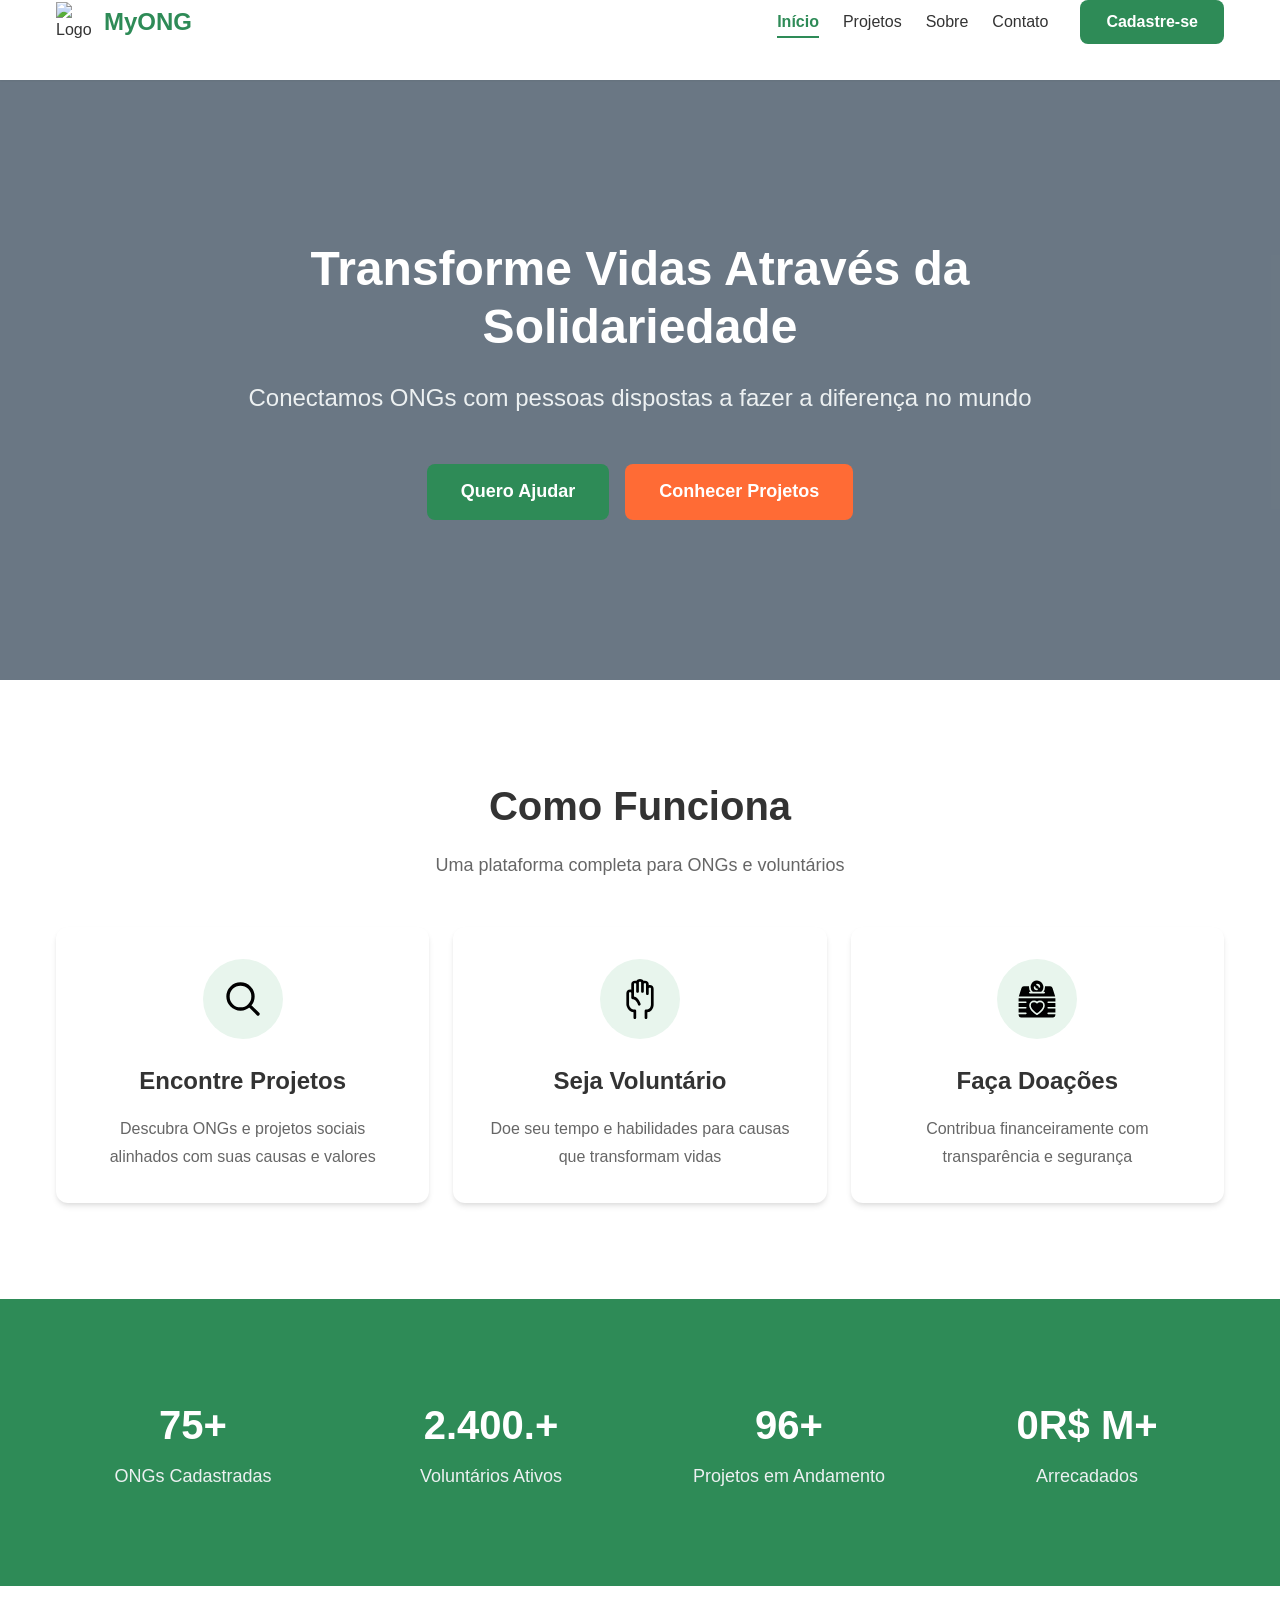
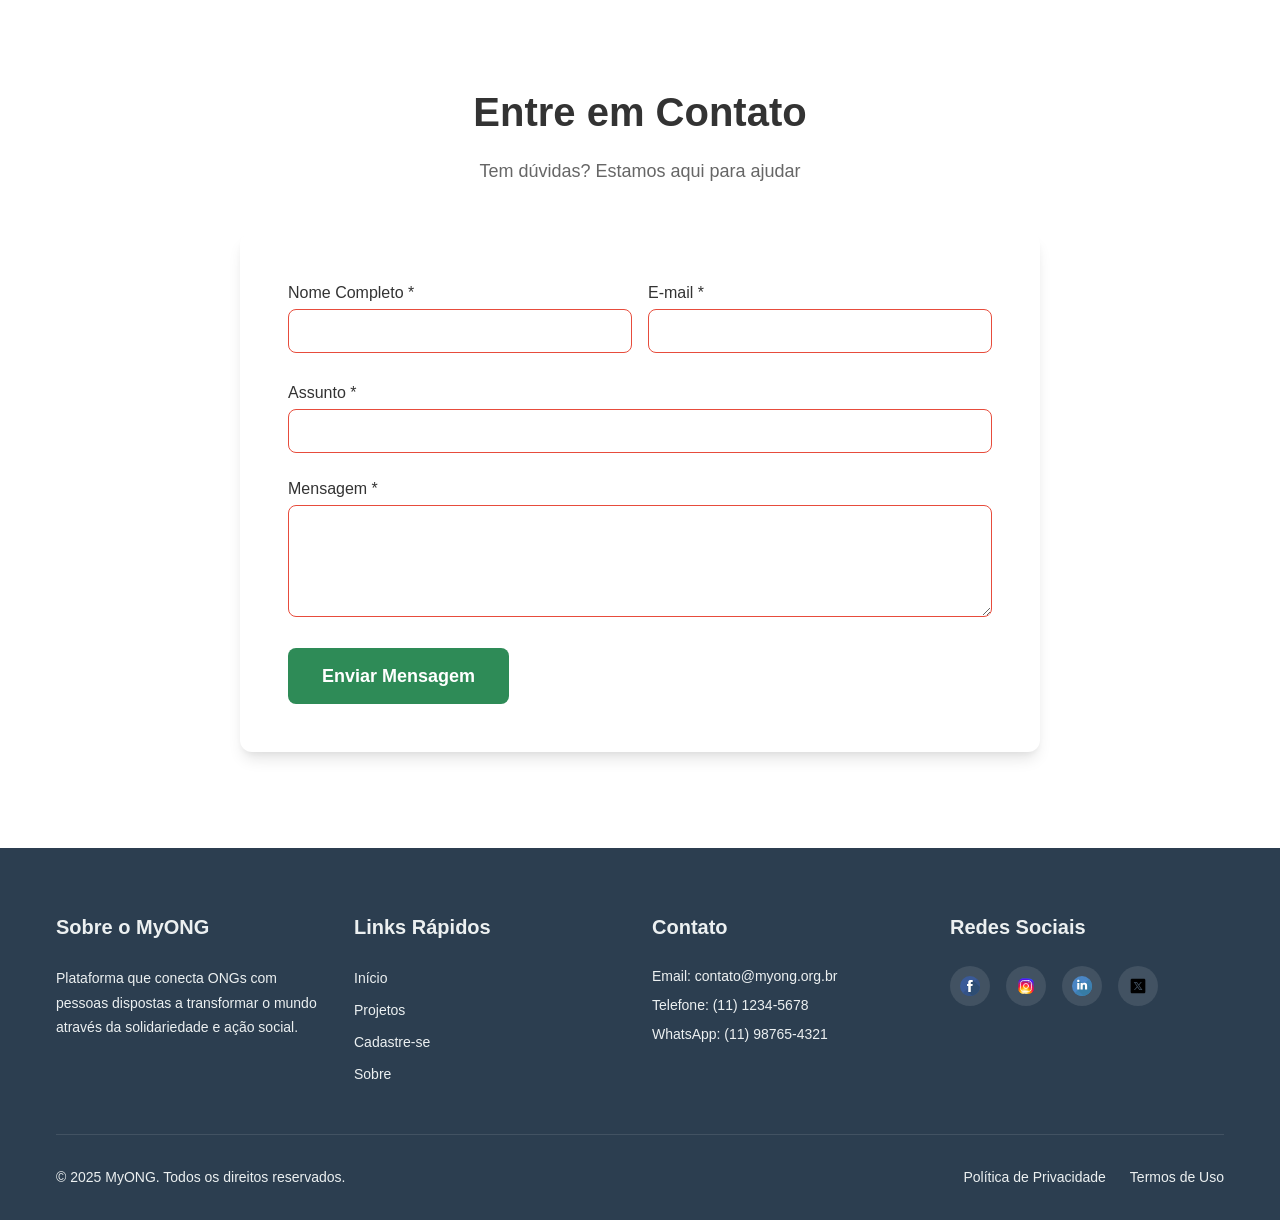
==== index.html @ 5482160b "feat: versão inicial do MyONG" ====
<!DOCTYPE html>
<html lang="pt-BR">
<head>
    <!-- Meta Tags Essenciais -->
    <meta charset="UTF-8">
    <meta name="viewport" content="width=device-width, initial-scale=1.0">
    <meta http-equiv="X-UA-Compatible" content="IE=edge">
    
    <!-- Meta Tags SEO -->
    <meta name="description" content="MyONG - Plataforma que conecta ONGs com voluntários e doadores. Transforme vidas através da solidariedade e ação social.">
    <meta name="keywords" content="ONG, voluntariado, doação, terceiro setor, ação social, solidariedade">
    <meta name="author" content="MyONG">
    <meta name="robots" content="index, follow">
    
    <!-- Open Graph / Facebook -->
    <meta property="og:type" content="website">
    <meta property="og:title" content="MyONG - Conectando pessoas que transformam o mundo">
    <meta property="og:description" content="Plataforma que conecta ONGs com voluntários e doadores">
    <meta property="og:image" content="./images/hero-banner.jpg">
    
    <!-- Twitter Card -->
    <meta name="twitter:card" content="summary_large_image">
    <meta name="twitter:title" content="MyONG - Conectando pessoas que transformam o mundo">
    <meta name="twitter:description" content="Plataforma que conecta ONGs com voluntários e doadores">
    
    <title>MyONG - Conectando pessoas que transformam o mundo</title>
    
    <!-- Stylesheets -->
    <link rel="stylesheet" href="./css/variables.css">
    <link rel="stylesheet" href="./css/style.css">
    <link rel="stylesheet" href="./css/responsive.css">
    
    <!-- Favicon -->
    <link rel="icon" type="image/png" href="./images/logo.png">
</head>
<body>
    <!-- Header - Cabeçalho Principal -->
    <header class="header">
        <div class="container">
            <div class="header-content">
                <!-- Logo -->
                <div class="logo">
                    <a href="index.html">
                        <img src="./images/logo.png" alt="Logo MyONG">
                        <span class="logo-text">MyONG</span>
                    </a>
                </div>
                
                <!-- Navigation - Menu Principal -->
                <nav class="nav" role="navigation" aria-label="Menu principal">
                    <ul class="nav-list">
                        <li class="nav-item"><a href="index.html" class="nav-link active">Início</a></li>
                        <li class="nav-item"><a href="projetos.html" class="nav-link">Projetos</a></li>
                        <li class="nav-item"><a href="#sobre" class="nav-link">Sobre</a></li>
                        <li class="nav-item"><a href="#contato" class="nav-link">Contato</a></li>
                    </ul>
                    <a href="cadastro.html" class="btn btn-primary">Cadastre-se</a>
                </nav>
                
                <!-- Mobile Menu Toggle -->
                <button class="mobile-menu-toggle" aria-label="Abrir menu" aria-expanded="false">
                    <span class="hamburger"></span>
                </button>
            </div>
        </div>
    </header>

    <!-- Main Content - Conteúdo Principal -->
    <main class="main">
        <!-- Hero Section - Seção de Destaque -->
        <section class="hero" aria-label="Seção de destaque">
            <div class="hero-overlay"></div>
            <div class="container">
                <div class="hero-content">
                    <h1 class="hero-title">Transforme Vidas Através da Solidariedade</h1>
                    <p class="hero-subtitle">Conectamos ONGs com pessoas dispostas a fazer a diferença no mundo</p>
                    <div class="hero-actions">
                        <a href="cadastro.html" class="btn btn-primary btn-large">Quero Ajudar</a>
                        <a href="projetos.html" class="btn btn-secondary btn-large">Conhecer Projetos</a>
                    </div>
                </div>
            </div>
        </section>

        <!-- About Section - Sobre a Plataforma -->
        <section id="sobre" class="about" aria-label="Sobre a plataforma">
            <div class="container">
                <h2 class="section-title">Como Funciona</h2>
                <p class="section-subtitle">Uma plataforma completa para ONGs e voluntários</p>
                
                <div class="features-grid">
                    <!-- Feature 1 -->
                    <article class="feature-card">
                        <div class="feature-icon">
                            <img src="./images/icons/search.svg" alt="Ícone de busca">
                        </div>
                        <h3 class="feature-title">Encontre Projetos</h3>
                        <p class="feature-description">Descubra ONGs e projetos sociais alinhados com suas causas e valores</p>
                    </article>
                    
                    <!-- Feature 2 -->
                    <article class="feature-card">
                        <div class="feature-icon">
                            <img src="./images/icons/volunteer.svg" alt="Ícone de voluntário">
                        </div>
                        <h3 class="feature-title">Seja Voluntário</h3>
                        <p class="feature-description">Doe seu tempo e habilidades para causas que transformam vidas</p>
                    </article>
                    
                    <!-- Feature 3 -->
                    <article class="feature-card">
                        <div class="feature-icon">
                            <img src="./images/icons/donate.svg" alt="Ícone de doação">
                        </div>
                        <h3 class="feature-title">Faça Doações</h3>
                        <p class="feature-description">Contribua financeiramente com transparência e segurança</p>
                    </article>
                </div>
            </div>
        </section>

        <!-- Statistics Section - Estatísticas -->
        <section class="statistics" aria-label="Estatísticas da plataforma">
            <div class="container">
                <div class="stats-grid">
                    <div class="stat-item">
                        <span class="stat-number">150+</span>
                        <span class="stat-label">ONGs Cadastradas</span>
                    </div>
                    <div class="stat-item">
                        <span class="stat-number">5.000+</span>
                        <span class="stat-label">Voluntários Ativos</span>
                    </div>
                    <div class="stat-item">
                        <span class="stat-number">200+</span>
                        <span class="stat-label">Projetos em Andamento</span>
                    </div>
                    <div class="stat-item">
                        <span class="stat-number">R$ 2M+</span>
                        <span class="stat-label">Arrecadados</span>
                    </div>
                </div>
            </div>
        </section>

        <!-- Contact Section - Contato -->
        <section id="contato" class="contact" aria-label="Entre em contato">
            <div class="container">
                <h2 class="section-title">Entre em Contato</h2>
                <p class="section-subtitle">Tem dúvidas? Estamos aqui para ajudar</p>
                
                <form class="contact-form" id="contactForm" novalidate>
                    <div class="form-row">
                        <div class="form-group">
                            <label for="name" class="form-label">Nome Completo *</label>
                            <input type="text" id="name" name="name" class="form-input" required>
                            <span class="form-error" id="name-error"></span>
                        </div>
                        
                        <div class="form-group">
                            <label for="email" class="form-label">E-mail *</label>
                            <input type="email" id="email" name="email" class="form-input" required>
                            <span class="form-error" id="email-error"></span>
                        </div>
                    </div>
                    
                    <div class="form-group">
                        <label for="subject" class="form-label">Assunto *</label>
                        <input type="text" id="subject" name="subject" class="form-input" required>
                        <span class="form-error" id="subject-error"></span>
                    </div>
                    
                    <div class="form-group">
                        <label for="message" class="form-label">Mensagem *</label>
                        <textarea id="message" name="message" class="form-textarea" rows="5" required></textarea>
                        <span class="form-error" id="message-error"></span>
                    </div>
                    
                    <button type="submit" class="btn btn-primary btn-large">Enviar Mensagem</button>
                </form>
            </div>
        </section>
    </main>

    <!-- Footer - Rodapé -->
    <footer class="footer">
        <div class="container">
            <div class="footer-content">
                <!-- Footer Column 1 - About -->
                <div class="footer-column">
                    <h3 class="footer-title">Sobre o MyONG</h3>
                    <p class="footer-text">Plataforma que conecta ONGs com pessoas dispostas a transformar o mundo através da solidariedade e ação social.</p>
                </div>
                
                <!-- Footer Column 2 - Links -->
                <div class="footer-column">
                    <h3 class="footer-title">Links Rápidos</h3>
                    <ul class="footer-links">
                        <li><a href="index.html">Início</a></li>
                        <li><a href="projetos.html">Projetos</a></li>
                        <li><a href="cadastro.html">Cadastre-se</a></li>
                        <li><a href="#sobre">Sobre</a></li>
                    </ul>
                </div>
                
                <!-- Footer Column 3 - Contact -->
                <div class="footer-column">
                    <h3 class="footer-title">Contato</h3>
                    <ul class="footer-contact">
                        <li>Email: contato@myong.org.br</li>
                        <li>Telefone: (11) 1234-5678</li>
                        <li>WhatsApp: (11) 98765-4321</li>
                    </ul>
                </div>
                
                <!-- Footer Column 4 - Social -->
                <div class="footer-column">
                    <h3 class="footer-title">Redes Sociais</h3>
                    <div class="social-links">
                        <a href="#" class="social-link" aria-label="Facebook">
                            <img src="./images/icons/facebook.svg" alt="Facebook">
                        </a>
                        <a href="#" class="social-link" aria-label="Instagram">
                            <img src="./images/icons/instagram.svg" alt="Instagram">
                        </a>
                        <a href="#" class="social-link" aria-label="LinkedIn">
                            <img src="./images/icons/linkedin.svg" alt="LinkedIn">
                        </a>
                        <a href="#" class="social-link" aria-label="Twitter">
                            <img src="./images/icons/twitter.svg" alt="Twitter">
                        </a>
                    </div>
                </div>
            </div>
            
            <!-- Footer Bottom -->
            <div class="footer-bottom">
                <p>&copy; 2025 MyONG. Todos os direitos reservados.</p>
                <div class="footer-legal">
                    <a href="#">Política de Privacidade</a>
                    <a href="#">Termos de Uso</a>
                </div>
            </div>
        </div>
    </footer>

    <!-- Scripts -->
    <script src="./js/main.js"></script>
    <script src="./js/form-validation.js"></script>
</body>
</html>
---- css/variables.css ----
/* ============================================
   CSS VARIABLES - MyONG Platform
   Variáveis de cores, tipografia e espaçamento
   ============================================ */

:root {
  /* ===== COLOR PALETTE ===== */
  
  /* Primary Colors - Verde floresta (sustentabilidade) */
  --color-primary: #2E8B57;
  --color-primary-dark: #246b43;
  --color-primary-light: #3fa869;
  --color-primary-lighter: #e8f5ed;
  
  /* Secondary Colors - Laranja (energia e ação social) */
  --color-secondary: #FF6B35;
  --color-secondary-dark: #e55a2b;
  --color-secondary-light: #ff8558;
  --color-secondary-lighter: #fff0ec;
  
  /* Neutral Colors - Azul escuro (profissionalismo) */
  --color-neutral-dark: #2C3E50;
  --color-neutral: #34495E;
  --color-neutral-light: #7F8C8D;
  --color-neutral-lighter: #BDC3C7;
  --color-neutral-lightest: #ECF0F1;
  
  /* Background Colors */
  --color-bg-primary: #FFFFFF;
  --color-bg-secondary: #F8F9FA;
  --color-bg-tertiary: #E9ECEF;
  --color-bg-overlay: rgba(44, 62, 80, 0.7);
  
  /* Text Colors */
  --color-text-primary: #333333;
  --color-text-secondary: #666666;
  --color-text-tertiary: #999999;
  --color-text-light: #FFFFFF;
  
  /* Status Colors */
  --color-success: #27AE60;
  --color-success-light: #e8f7ef;
  --color-warning: #F39C12;
  --color-warning-light: #fef5e7;
  --color-error: #E74C3C;
  --color-error-light: #fdecea;
  --color-info: #3498DB;
  --color-info-light: #ebf5fb;
  
  /* Border Colors */
  --color-border: #DEE2E6;
  --color-border-light: #E9ECEF;
  --color-border-dark: #CED4DA;
  
  /* ===== TYPOGRAPHY ===== */
  
  /* Font Families */
  --font-primary: 'Segoe UI', Tahoma, Geneva, Verdana, sans-serif;
  --font-secondary: 'Arial', sans-serif;
  --font-monospace: 'Courier New', monospace;
  
  /* Font Sizes */
  --font-size-xs: 0.75rem;      /* 12px */
  --font-size-sm: 0.875rem;     /* 14px */
  --font-size-base: 1rem;       /* 16px */
  --font-size-md: 1.125rem;     /* 18px */
  --font-size-lg: 1.25rem;      /* 20px */
  --font-size-xl: 1.5rem;       /* 24px */
  --font-size-2xl: 2rem;        /* 32px */
  --font-size-3xl: 2.5rem;      /* 40px */
  --font-size-4xl: 3rem;        /* 48px */
  
  /* Font Weights */
  --font-weight-light: 300;
  --font-weight-normal: 400;
  --font-weight-medium: 500;
  --font-weight-semibold: 600;
  --font-weight-bold: 700;
  --font-weight-extrabold: 800;
  
  /* Line Heights */
  --line-height-tight: 1.2;
  --line-height-normal: 1.5;
  --line-height-relaxed: 1.75;
  --line-height-loose: 2;
  
  /* ===== SPACING ===== */
  
  /* Spacing Scale (8px base) */
  --spacing-xs: 0.25rem;    /* 4px */
  --spacing-sm: 0.5rem;     /* 8px */
  --spacing-md: 1rem;       /* 16px */
  --spacing-lg: 1.5rem;     /* 24px */
  --spacing-xl: 2rem;       /* 32px */
  --spacing-2xl: 3rem;      /* 48px */
  --spacing-3xl: 4rem;      /* 64px */
  --spacing-4xl: 6rem;      /* 96px */
  --spacing-5xl: 8rem;      /* 128px */
  
  /* ===== LAYOUT ===== */
  
  /* Container Widths */
  --container-max-width: 1200px;
  --container-padding: var(--spacing-md);
  
  /* Grid Gaps */
  --grid-gap: var(--spacing-lg);
  --grid-gap-sm: var(--spacing-md);
  
  /* ===== BORDER RADIUS ===== */
  
  --radius-sm: 0.25rem;     /* 4px */
  --radius-md: 0.5rem;      /* 8px */
  --radius-lg: 0.75rem;     /* 12px */
  --radius-xl: 1rem;        /* 16px */
  --radius-2xl: 1.5rem;     /* 24px */
  --radius-full: 9999px;    /* Circular */
  
  /* ===== SHADOWS ===== */
  
  --shadow-sm: 0 1px 2px 0 rgba(0, 0, 0, 0.05);
  --shadow-md: 0 4px 6px -1px rgba(0, 0, 0, 0.1), 0 2px 4px -1px rgba(0, 0, 0, 0.06);
  --shadow-lg: 0 10px 15px -3px rgba(0, 0, 0, 0.1), 0 4px 6px -2px rgba(0, 0, 0, 0.05);
  --shadow-xl: 0 20px 25px -5px rgba(0, 0, 0, 0.1), 0 10px 10px -5px rgba(0, 0, 0, 0.04);
  --shadow-2xl: 0 25px 50px -12px rgba(0, 0, 0, 0.25);
  --shadow-inner: inset 0 2px 4px 0 rgba(0, 0, 0, 0.06);
  
  /* ===== TRANSITIONS ===== */
  
  --transition-fast: 150ms ease-in-out;
  --transition-base: 250ms ease-in-out;
  --transition-slow: 350ms ease-in-out;
  
  /* ===== Z-INDEX SCALE ===== */
  
  --z-index-dropdown: 1000;
  --z-index-sticky: 1020;
  --z-index-fixed: 1030;
  --z-index-modal-backdrop: 1040;
  --z-index-modal: 1050;
  --z-index-popover: 1060;
  --z-index-tooltip: 1070;
  
  /* ===== BREAKPOINTS (for reference in media queries) ===== */
  
  /* 
  Mobile: 320px - 767px
  Tablet: 768px - 1023px
  Desktop: 1024px - 1439px
  Large Desktop: 1440px+
  */
  
  --breakpoint-sm: 576px;
  --breakpoint-md: 768px;
  --breakpoint-lg: 1024px;
  --breakpoint-xl: 1280px;
  --breakpoint-2xl: 1440px;
  
  /* ===== FORM ELEMENTS ===== */
  
  --input-height: 2.75rem;      /* 44px */
  --input-padding-x: 1rem;      /* 16px */
  --input-padding-y: 0.625rem;  /* 10px */
  --input-border-width: 1px;
  --input-border-radius: var(--radius-md);
  --input-focus-border-color: var(--color-primary);
  --input-focus-shadow: 0 0 0 3px var(--color-primary-lighter);
  
  /* ===== BUTTONS ===== */
  
  --button-height: 2.75rem;        /* 44px */
  --button-height-large: 3.5rem;   /* 56px */
  --button-height-small: 2rem;     /* 32px */
  --button-padding-x: 1.5rem;      /* 24px */
  --button-padding-y: 0.625rem;    /* 10px */
  --button-border-radius: var(--radius-md);
  --button-font-weight: var(--font-weight-semibold);
  
  /* ===== HEADER ===== */
  
  --header-height: 80px;
  --header-bg: var(--color-bg-primary);
  --header-shadow: var(--shadow-sm);
  
  /* ===== FOOTER ===== */
  
  --footer-bg: var(--color-neutral-dark);
  --footer-text: var(--color-neutral-lightest);
}

/* ===== DARK MODE VARIABLES (opcional para implementação futura) ===== */

@media (prefers-color-scheme: dark) {
  :root {
    /* Dark mode colors can be defined here if needed */
    /* Currently using light mode by default */
  }
}
---- css/style.css ----
/* ============================================
   MAIN STYLESHEET - MyONG Platform
   Estilos principais da plataforma
   ============================================ */

/* ===== CSS RESET & BASE STYLES ===== */

/* Box sizing reset */
*,
*::before,
*::after {
  box-sizing: border-box;
  margin: 0;
  padding: 0;
}

/* Remove default styling */
html {
  font-size: 16px;
  scroll-behavior: smooth;
  -webkit-font-smoothing: antialiased;
  -moz-osx-font-smoothing: grayscale;
}

body {
  font-family: var(--font-primary);
  font-size: var(--font-size-base);
  font-weight: var(--font-weight-normal);
  line-height: var(--line-height-normal);
  color: var(--color-text-primary);
  background-color: var(--color-bg-primary);
  overflow-x: hidden;
}

/* Remove list styles */
ul,
ol {
  list-style: none;
}

/* Remove default link styles */
a {
  text-decoration: none;
  color: inherit;
  transition: all var(--transition-base);
}

/* Image responsive by default */
img {
  max-width: 100%;
  height: auto;
  display: block;
}

/* Button reset */
button {
  font-family: inherit;
  font-size: inherit;
  border: none;
  background: none;
  cursor: pointer;
  transition: all var(--transition-base);
}

/* Input reset */
input,
textarea,
select {
  font-family: inherit;
  font-size: inherit;
  border: none;
  outline: none;
}

/* ===== UTILITY CLASSES ===== */

.container {
  max-width: var(--container-max-width);
  margin: 0 auto;
  padding: 0 var(--container-padding);
  width: 100%;
}

.visually-hidden {
  position: absolute;
  width: 1px;
  height: 1px;
  margin: -1px;
  padding: 0;
  overflow: hidden;
  clip: rect(0, 0, 0, 0);
  border: 0;
}

/* ===== HEADER STYLES ===== */

.header {
  position: sticky;
  top: 0;
  width: 100%;
  height: var(--header-height);
  background-color: var(--header-bg);
  box-shadow: var(--header-shadow);
  z-index: var(--z-index-sticky);
}

.header-content {
  display: flex;
  align-items: center;
  justify-content: space-between;
  height: 100%;
}

/* Logo */
.logo a {
  display: flex;
  align-items: center;
  gap: var(--spacing-sm);
}

.logo img {
  width: 40px;
  height: 40px;
  object-fit: contain;
}

.logo-text {
  font-size: var(--font-size-xl);
  font-weight: var(--font-weight-bold);
  color: var(--color-primary);
}

/* Navigation */
.nav {
  display: flex;
  align-items: center;
  gap: var(--spacing-xl);
}

.nav-list {
  display: flex;
  gap: var(--spacing-lg);
}

.nav-link {
  font-weight: var(--font-weight-medium);
  color: var(--color-text-primary);
  padding: var(--spacing-sm) 0;
  position: relative;
}

.nav-link::after {
  content: '';
  position: absolute;
  bottom: 0;
  left: 0;
  width: 0;
  height: 2px;
  background-color: var(--color-primary);
  transition: width var(--transition-base);
}

.nav-link:hover::after,
.nav-link.active::after {
  width: 100%;
}

.nav-link:hover {
  color: var(--color-primary);
}

.nav-link.active {
  color: var(--color-primary);
  font-weight: var(--font-weight-semibold);
}

/* Mobile Menu Toggle */
.mobile-menu-toggle {
  display: none;
  width: 30px;
  height: 30px;
  position: relative;
}

.hamburger,
.hamburger::before,
.hamburger::after {
  position: absolute;
  width: 30px;
  height: 3px;
  background-color: var(--color-text-primary);
  border-radius: var(--radius-sm);
  transition: all var(--transition-base);
}

.hamburger {
  top: 50%;
  transform: translateY(-50%);
}

.hamburger::before,
.hamburger::after {
  content: '';
}

.hamburger::before {
  top: -8px;
}

.hamburger::after {
  top: 8px;
}

/* ===== BUTTON STYLES ===== */

.btn {
  display: inline-flex;
  align-items: center;
  justify-content: center;
  padding: var(--button-padding-y) var(--button-padding-x);
  height: var(--button-height);
  border-radius: var(--button-border-radius);
  font-weight: var(--button-font-weight);
  font-size: var(--font-size-base);
  text-align: center;
  transition: all var(--transition-base);
  border: 2px solid transparent;
  cursor: pointer;
  white-space: nowrap;
}

.btn-primary {
  background-color: var(--color-primary);
  color: var(--color-text-light);
}

.btn-primary:hover {
  background-color: var(--color-primary-dark);
  transform: translateY(-2px);
  box-shadow: var(--shadow-md);
}

.btn-secondary {
  background-color: var(--color-secondary);
  color: var(--color-text-light);
}

.btn-secondary:hover {
  background-color: var(--color-secondary-dark);
  transform: translateY(-2px);
  box-shadow: var(--shadow-md);
}

.btn-outline {
  background-color: transparent;
  border-color: var(--color-primary);
  color: var(--color-primary);
}

.btn-outline:hover {
  background-color: var(--color-primary);
  color: var(--color-text-light);
}

.btn-large {
  height: var(--button-height-large);
  padding: var(--spacing-md) var(--spacing-xl);
  font-size: var(--font-size-md);
}

.btn-small {
  height: var(--button-height-small);
  padding: var(--spacing-xs) var(--spacing-md);
  font-size: var(--font-size-sm);
}

/* ===== HERO SECTION ===== */

.hero {
  position: relative;
  min-height: 600px;
  display: flex;
  align-items: center;
  background-image: url('../images/hero-banner.jpg');
  background-size: cover;
  background-position: center;
  background-repeat: no-repeat;
  color: var(--color-text-light);
}

.hero-overlay {
  position: absolute;
  top: 0;
  left: 0;
  width: 100%;
  height: 100%;
  background: var(--color-bg-overlay);
}

.hero-content {
  position: relative;
  z-index: 1;
  text-align: center;
  max-width: 800px;
  margin: 0 auto;
}

.hero-title {
  font-size: var(--font-size-4xl);
  font-weight: var(--font-weight-bold);
  margin-bottom: var(--spacing-lg);
  line-height: var(--line-height-tight);
}

.hero-subtitle {
  font-size: var(--font-size-xl);
  font-weight: var(--font-weight-normal);
  margin-bottom: var(--spacing-2xl);
  line-height: var(--line-height-normal);
  color: var(--color-neutral-lightest);
}

.hero-actions {
  display: flex;
  gap: var(--spacing-md);
  justify-content: center;
  flex-wrap: wrap;
}

/* ===== SECTION STYLES ===== */

section {
  padding: var(--spacing-4xl) 0;
}

.section-title {
  font-size: var(--font-size-3xl);
  font-weight: var(--font-weight-bold);
  text-align: center;
  margin-bottom: var(--spacing-md);
  color: var(--color-text-primary);
}

.section-subtitle {
  font-size: var(--font-size-md);
  text-align: center;
  color: var(--color-text-secondary);
  margin-bottom: var(--spacing-2xl);
}

/* ===== PAGE HEADER ===== */

.page-header {
  background-color: var(--color-primary-lighter);
  padding: var(--spacing-3xl) 0;
  text-align: center;
}

.page-title {
  font-size: var(--font-size-3xl);
  font-weight: var(--font-weight-bold);
  color: var(--color-primary-dark);
  margin-bottom: var(--spacing-md);
}

.page-subtitle {
  font-size: var(--font-size-lg);
  color: var(--color-text-secondary);
}

/* ===== FEATURES GRID ===== */

.features-grid {
  display: grid;
  grid-template-columns: repeat(auto-fit, minmax(280px, 1fr));
  gap: var(--grid-gap);
}

.feature-card {
  background-color: var(--color-bg-primary);
  padding: var(--spacing-xl);
  border-radius: var(--radius-lg);
  box-shadow: var(--shadow-md);
  text-align: center;
  transition: all var(--transition-base);
}

.feature-card:hover {
  transform: translateY(-5px);
  box-shadow: var(--shadow-lg);
}

.feature-icon {
  width: 80px;
  height: 80px;
  margin: 0 auto var(--spacing-lg);
  display: flex;
  align-items: center;
  justify-content: center;
  background-color: var(--color-primary-lighter);
  border-radius: var(--radius-full);
}

.feature-icon img {
  width: 40px;
  height: 40px;
}

.feature-title {
  font-size: var(--font-size-xl);
  font-weight: var(--font-weight-semibold);
  margin-bottom: var(--spacing-md);
  color: var(--color-text-primary);
}

.feature-description {
  font-size: var(--font-size-base);
  color: var(--color-text-secondary);
  line-height: var(--line-height-relaxed);
}

/* ===== STATISTICS SECTION ===== */

.statistics {
  background-color: var(--color-primary);
  color: var(--color-text-light);
}

.stats-grid {
  display: grid;
  grid-template-columns: repeat(auto-fit, minmax(200px, 1fr));
  gap: var(--grid-gap);
  text-align: center;
}

.stat-item {
  display: flex;
  flex-direction: column;
  gap: var(--spacing-sm);
}

.stat-number {
  font-size: var(--font-size-3xl);
  font-weight: var(--font-weight-bold);
}

.stat-label {
  font-size: var(--font-size-md);
  font-weight: var(--font-weight-normal);
  color: var(--color-neutral-lightest);
}

/* ===== FORM STYLES ===== */

.contact-form,
.registration-form {
  max-width: 800px;
  margin: 0 auto;
  background-color: var(--color-bg-primary);
  padding: var(--spacing-2xl);
  border-radius: var(--radius-lg);
  box-shadow: var(--shadow-lg);
}

.form-title {
  font-size: var(--font-size-2xl);
  font-weight: var(--font-weight-bold);
  margin-bottom: var(--spacing-sm);
  color: var(--color-text-primary);
}

.form-subtitle {
  font-size: var(--font-size-base);
  color: var(--color-text-secondary);
  margin-bottom: var(--spacing-xl);
}

.form-fieldset {
  border: 1px solid var(--color-border);
  border-radius: var(--radius-md);
  padding: var(--spacing-lg);
  margin-bottom: var(--spacing-lg);
}

.form-legend {
  font-size: var(--font-size-lg);
  font-weight: var(--font-weight-semibold);
  color: var(--color-text-primary);
  padding: 0 var(--spacing-sm);
}

.form-row {
  display: grid;
  grid-template-columns: repeat(auto-fit, minmax(250px, 1fr));
  gap: var(--spacing-md);
}

.form-group {
  margin-bottom: var(--spacing-lg);
}

.form-label {
  display: block;
  font-weight: var(--font-weight-medium);
  color: var(--color-text-primary);
  margin-bottom: var(--spacing-xs);
}

.form-input,
.form-textarea,
.form-select {
  width: 100%;
  padding: var(--input-padding-y) var(--input-padding-x);
  height: var(--input-height);
  border: var(--input-border-width) solid var(--color-border);
  border-radius: var(--input-border-radius);
  background-color: var(--color-bg-primary);
  color: var(--color-text-primary);
  transition: all var(--transition-base);
}

.form-textarea {
  height: auto;
  resize: vertical;
}

.form-input:focus,
.form-textarea:focus,
.form-select:focus {
  border-color: var(--input-focus-border-color);
  box-shadow: var(--input-focus-shadow);
}

.form-input:invalid:not(:placeholder-shown),
.form-textarea:invalid:not(:placeholder-shown),
.form-select:invalid {
  border-color: var(--color-error);
}

.form-error {
  display: block;
  color: var(--color-error);
  font-size: var(--font-size-sm);
  margin-top: var(--spacing-xs);
}

.form-hint {
  display: block;
  color: var(--color-text-tertiary);
  font-size: var(--font-size-sm);
  margin-top: var(--spacing-xs);
}

.checkbox-label {
  display: flex;
  align-items: flex-start;
  gap: var(--spacing-sm);
  cursor: pointer;
  margin-bottom: var(--spacing-sm);
}

.checkbox-label input[type="checkbox"] {
  width: 20px;
  height: 20px;
  margin-top: 2px;
  cursor: pointer;
  accent-color: var(--color-primary);
}

.checkbox-group {
  display: grid;
  grid-template-columns: repeat(auto-fit, minmax(200px, 1fr));
  gap: var(--spacing-sm);
}

/* Registration Type Selector */
.registration-selector {
  display: flex;
  gap: var(--spacing-md);
  justify-content: center;
  margin-bottom: var(--spacing-2xl);
}

.selector-btn {
  flex: 1;
  max-width: 300px;
  padding: var(--spacing-lg);
  border: 2px solid var(--color-border);
  border-radius: var(--radius-lg);
  background-color: var(--color-bg-primary);
  cursor: pointer;
  transition: all var(--transition-base);
  display: flex;
  flex-direction: column;
  align-items: center;
  gap: var(--spacing-sm);
}

.selector-btn:hover {
  border-color: var(--color-primary);
  background-color: var(--color-primary-lighter);
}

.selector-btn.active {
  border-color: var(--color-primary);
  background-color: var(--color-primary-lighter);
  box-shadow: var(--shadow-md);
}

.selector-icon {
  font-size: var(--font-size-3xl);
}

.selector-text {
  font-weight: var(--font-weight-semibold);
  color: var(--color-text-primary);
}

.registration-form {
  display: none;
}

.registration-form.active {
  display: block;
}

/* ===== PROJECTS STYLES ===== */

/* Filters */
.filters {
  background-color: var(--color-bg-secondary);
  padding: var(--spacing-xl) 0;
}

.filter-bar {
  display: flex;
  gap: var(--spacing-md);
  flex-wrap: wrap;
  align-items: flex-end;
}

.filter-group {
  flex: 1;
  min-width: 200px;
}

.filter-label {
  display: block;
  font-weight: var(--font-weight-medium);
  margin-bottom: var(--spacing-xs);
}

.filter-input,
.filter-select {
  width: 100%;
  padding: var(--input-padding-y) var(--input-padding-x);
  height: var(--input-height);
  border: var(--input-border-width) solid var(--color-border);
  border-radius: var(--input-border-radius);
  background-color: var(--color-bg-primary);
}

/* Projects Grid */
.projects-grid {
  display: grid;
  grid-template-columns: repeat(auto-fill, minmax(320px, 1fr));
  gap: var(--grid-gap);
  margin-bottom: var(--spacing-2xl);
}

.project-card {
  background-color: var(--color-bg-primary);
  border-radius: var(--radius-lg);
  box-shadow: var(--shadow-md);
  overflow: hidden;
  transition: all var(--transition-base);
}

.project-card:hover {
  transform: translateY(-5px);
  box-shadow: var(--shadow-xl);
}

.project-image {
  position: relative;
  width: 100%;
  height: 200px;
  overflow: hidden;
  background-color: var(--color-bg-secondary);
}

.project-image img {
  width: 100%;
  height: 100%;
  object-fit: cover;
}

.project-badge {
  position: absolute;
  top: var(--spacing-md);
  right: var(--spacing-md);
  padding: var(--spacing-xs) var(--spacing-md);
  background-color: var(--color-primary);
  color: var(--color-text-light);
  border-radius: var(--radius-md);
  font-size: var(--font-size-sm);
  font-weight: var(--font-weight-semibold);
}

.project-content {
  padding: var(--spacing-lg);
}

.project-title {
  font-size: var(--font-size-xl);
  font-weight: var(--font-weight-bold);
  margin-bottom: var(--spacing-sm);
  color: var(--color-text-primary);
}

.project-ong {
  font-size: var(--font-size-sm);
  color: var(--color-primary);
  font-weight: var(--font-weight-semibold);
  margin-bottom: var(--spacing-xs);
}

.project-location {
  font-size: var(--font-size-sm);
  color: var(--color-text-tertiary);
  margin-bottom: var(--spacing-md);
}

.project-description {
  font-size: var(--font-size-base);
  color: var(--color-text-secondary);
  line-height: var(--line-height-relaxed);
  margin-bottom: var(--spacing-lg);
}

.project-progress {
  margin-bottom: var(--spacing-lg);
}

.progress-info {
  display: flex;
  justify-content: space-between;
  font-size: var(--font-size-sm);
  margin-bottom: var(--spacing-sm);
  font-weight: var(--font-weight-medium);
}

.progress-bar {
  width: 100%;
  height: 8px;
  background-color: var(--color-bg-secondary);
  border-radius: var(--radius-full);
  overflow: hidden;
}

.progress-fill {
  height: 100%;
  background-color: var(--color-primary);
  border-radius: var(--radius-full);
  transition: width var(--transition-slow);
}

.project-actions {
  display: flex;
  gap: var(--spacing-sm);
}

.project-actions .btn {
  flex: 1;
}

/* Pagination */
.pagination {
  display: flex;
  align-items: center;
  justify-content: center;
  gap: var(--spacing-md);
}

.pagination-btn {
  padding: var(--spacing-sm) var(--spacing-lg);
  border: 1px solid var(--color-border);
  border-radius: var(--radius-md);
  background-color: var(--color-bg-primary);
  cursor: pointer;
  transition: all var(--transition-base);
}

.pagination-btn:hover:not(:disabled) {
  border-color: var(--color-primary);
  background-color: var(--color-primary-lighter);
}

.pagination-btn:disabled {
  opacity: 0.5;
  cursor: not-allowed;
}

.pagination-info {
  font-weight: var(--font-weight-medium);
}

/* ===== CALL TO ACTION ===== */

.cta {
  background-color: var(--color-secondary-lighter);
  text-align: center;
}

.cta-title {
  font-size: var(--font-size-2xl);
  font-weight: var(--font-weight-bold);
  color: var(--color-text-primary);
  margin-bottom: var(--spacing-md);
}

.cta-text {
  font-size: var(--font-size-lg);
  color: var(--color-text-secondary);
  margin-bottom: var(--spacing-xl);
}

/* ===== FOOTER STYLES ===== */

.footer {
  background-color: var(--footer-bg);
  color: var(--footer-text);
  padding: var(--spacing-3xl) 0 var(--spacing-xl);
}

.footer-content {
  display: grid;
  grid-template-columns: repeat(auto-fit, minmax(250px, 1fr));
  gap: var(--grid-gap);
  margin-bottom: var(--spacing-2xl);
}

.footer-column {
  display: flex;
  flex-direction: column;
  gap: var(--spacing-md);
}

.footer-title {
  font-size: var(--font-size-lg);
  font-weight: var(--font-weight-semibold);
  margin-bottom: var(--spacing-sm);
}

.footer-text {
  font-size: var(--font-size-sm);
  color: var(--color-neutral-lightest);
  line-height: var(--line-height-relaxed);
}

.footer-links,
.footer-contact {
  display: flex;
  flex-direction: column;
  gap: var(--spacing-sm);
}

.footer-links a,
.footer-contact li {
  font-size: var(--font-size-sm);
  color: var(--color-neutral-lightest);
  transition: color var(--transition-base);
}

.footer-links a:hover {
  color: var(--color-primary-light);
}

.social-links {
  display: flex;
  gap: var(--spacing-md);
}

.social-link {
  width: 40px;
  height: 40px;
  display: flex;
  align-items: center;
  justify-content: center;
  background-color: rgba(255, 255, 255, 0.1);
  border-radius: var(--radius-full);
  transition: all var(--transition-base);
}

.social-link:hover {
  background-color: var(--color-primary);
  transform: translateY(-3px);
}

.social-link img {
  width: 20px;
  height: 20px;
}

.footer-bottom {
  display: flex;
  justify-content: space-between;
  align-items: center;
  padding-top: var(--spacing-xl);
  border-top: 1px solid rgba(255, 255, 255, 0.1);
  font-size: var(--font-size-sm);
  color: var(--color-neutral-lightest);
}

.footer-legal {
  display: flex;
  gap: var(--spacing-lg);
}

.footer-legal a {
  color: var(--color-neutral-lightest);
  transition: color var(--transition-base);
}

.footer-legal a:hover {
  color: var(--color-primary-light);
}
---- css/responsive.css ----
/* ============================================
   RESPONSIVE STYLESHEET - MyONG Platform
   Media queries para responsividade
   ============================================ */

/* ===== LARGE DESKTOP (1440px+) ===== */
@media (min-width: 1440px) {
  .container {
    max-width: 1400px;
  }

  .hero-title {
    font-size: 4rem;
  }

  .section-title {
    font-size: 3rem;
  }
}

/* ===== DESKTOP (1024px - 1439px) ===== */
@media (max-width: 1439px) {
  /* Default styles work well for this range */
}

/* ===== TABLET (768px - 1023px) ===== */
@media (max-width: 1023px) {
  /* Typography adjustments */
  .hero-title {
    font-size: var(--font-size-3xl);
  }

  .hero-subtitle {
    font-size: var(--font-size-lg);
  }

  .section-title {
    font-size: var(--font-size-2xl);
  }

  .page-title {
    font-size: var(--font-size-2xl);
  }

  /* Header adjustments */
  .header {
    height: 70px;
  }

  /* Navigation - Show mobile menu */
  .mobile-menu-toggle {
    display: block;
  }

  .nav {
    position: fixed;
    top: 70px;
    right: -100%;
    width: 280px;
    height: calc(100vh - 70px);
    background-color: var(--color-bg-primary);
    box-shadow: var(--shadow-xl);
    flex-direction: column;
    padding: var(--spacing-xl);
    transition: right var(--transition-base);
    overflow-y: auto;
  }

  .nav.active {
    right: 0;
  }

  .nav-list {
    flex-direction: column;
    width: 100%;
  }

  .nav-item {
    width: 100%;
  }

  .nav-link {
    display: block;
    padding: var(--spacing-md) 0;
    width: 100%;
  }

  .nav .btn-primary {
    width: 100%;
    margin-top: var(--spacing-md);
  }

  /* Hero adjustments */
  .hero {
    min-height: 500px;
  }

  .hero-actions {
    flex-direction: column;
    align-items: stretch;
  }

  .hero-actions .btn {
    width: 100%;
  }

  /* Features grid */
  .features-grid {
    grid-template-columns: repeat(auto-fit, minmax(250px, 1fr));
  }

  /* Stats grid */
  .stats-grid {
    grid-template-columns: repeat(2, 1fr);
  }

  /* Projects grid */
  .projects-grid {
    grid-template-columns: repeat(auto-fill, minmax(280px, 1fr));
  }

  /* Form adjustments */
  .form-row {
    grid-template-columns: 1fr;
  }

  .contact-form,
  .registration-form {
    padding: var(--spacing-xl);
  }

  /* Filter bar */
  .filter-bar {
    flex-direction: column;
  }

  .filter-group {
    width: 100%;
  }

  .filter-bar .btn {
    width: 100%;
  }

  /* Footer */
  .footer-content {
    grid-template-columns: repeat(2, 1fr);
  }

  .footer-bottom {
    flex-direction: column;
    gap: var(--spacing-md);
    text-align: center;
  }
}

/* ===== MOBILE (320px - 767px) ===== */
@media (max-width: 767px) {
  /* Typography adjustments */
  :root {
    font-size: 14px;
  }

  .hero-title {
    font-size: var(--font-size-2xl);
  }

  .hero-subtitle {
    font-size: var(--font-size-base);
  }

  .section-title {
    font-size: var(--font-size-xl);
  }

  .page-title {
    font-size: var(--font-size-xl);
  }

  .page-subtitle {
    font-size: var(--font-size-base);
  }

  /* Spacing adjustments */
  section {
    padding: var(--spacing-2xl) 0;
  }

  .page-header {
    padding: var(--spacing-xl) 0;
  }

  /* Header adjustments */
  .header {
    height: 60px;
  }

  .logo img {
    width: 32px;
    height: 32px;
  }

  .logo-text {
    font-size: var(--font-size-lg);
  }

  .nav {
    top: 60px;
    height: calc(100vh - 60px);
    width: 100%;
  }

  /* Hero adjustments */
  .hero {
    min-height: 400px;
    padding: var(--spacing-2xl) 0;
  }

  .hero-actions {
    gap: var(--spacing-sm);
  }

  .btn-large {
    height: var(--button-height);
    padding: var(--button-padding-y) var(--button-padding-x);
    font-size: var(--font-size-base);
  }

  /* Features grid */
  .features-grid {
    grid-template-columns: 1fr;
    gap: var(--spacing-lg);
  }

  .feature-card {
    padding: var(--spacing-lg);
  }

  .feature-icon {
    width: 60px;
    height: 60px;
  }

  .feature-icon img {
    width: 30px;
    height: 30px;
  }

  /* Stats grid */
  .stats-grid {
    grid-template-columns: 1fr;
    gap: var(--spacing-xl);
  }

  .stat-number {
    font-size: var(--font-size-2xl);
  }

  /* Form adjustments */
  .contact-form,
  .registration-form {
    padding: var(--spacing-md);
  }

  .form-title {
    font-size: var(--font-size-xl);
  }

  .form-fieldset {
    padding: var(--spacing-md);
  }

  .checkbox-group {
    grid-template-columns: 1fr;
  }

  /* Registration selector */
  .registration-selector {
    flex-direction: column;
  }

  .selector-btn {
    max-width: 100%;
  }

  /* Projects grid */
  .projects-grid {
    grid-template-columns: 1fr;
  }

  .project-image {
    height: 180px;
  }

  .project-content {
    padding: var(--spacing-md);
  }

  .project-actions {
    flex-direction: column;
  }

  /* Pagination */
  .pagination {
    flex-wrap: wrap;
  }

  .pagination-btn {
    padding: var(--spacing-xs) var(--spacing-md);
    font-size: var(--font-size-sm);
  }

  /* Footer */
  .footer {
    padding: var(--spacing-xl) 0 var(--spacing-md);
  }

  .footer-content {
    grid-template-columns: 1fr;
    gap: var(--spacing-xl);
  }

  .footer-bottom {
    font-size: var(--font-size-xs);
  }

  .footer-legal {
    flex-direction: column;
    gap: var(--spacing-sm);
  }

  /* CTA Section */
  .cta-title {
    font-size: var(--font-size-xl);
  }

  .cta-text {
    font-size: var(--font-size-base);
  }
}

/* ===== SMALL MOBILE (320px - 479px) ===== */
@media (max-width: 479px) {
  .container {
    padding: 0 var(--spacing-sm);
  }

  .hero {
    min-height: 350px;
  }

  .hero-title {
    font-size: var(--font-size-xl);
  }

  .section-title {
    font-size: var(--font-size-lg);
  }

  .btn {
    font-size: var(--font-size-sm);
  }

  .project-card {
    font-size: var(--font-size-sm);
  }
}

/* ===== LANDSCAPE ORIENTATION (MOBILE/TABLET) ===== */
@media (max-height: 600px) and (orientation: landscape) {
  .hero {
    min-height: 350px;
  }

  .nav {
    height: calc(100vh - 60px);
    overflow-y: auto;
  }
}

/* ===== PRINT STYLES ===== */
@media print {
  .header,
  .footer,
  .mobile-menu-toggle,
  .btn,
  .hero-actions,
  .filter-bar,
  .pagination {
    display: none;
  }

  body {
    font-size: 12pt;
    color: #000;
    background: #fff;
  }

  a {
    color: #000;
    text-decoration: underline;
  }

  .container {
    max-width: 100%;
    padding: 0;
  }
}

/* ===== REDUCED MOTION ===== */
@media (prefers-reduced-motion: reduce) {
  *,
  *::before,
  *::after {
    animation-duration: 0.01ms !important;
    animation-iteration-count: 1 !important;
    transition-duration: 0.01ms !important;
    scroll-behavior: auto !important;
  }
}

/* ===== HIGH CONTRAST MODE ===== */
@media (prefers-contrast: high) {
  :root {
    --color-border: #000;
    --color-text-primary: #000;
    --color-text-secondary: #333;
  }

  .btn-primary,
  .btn-secondary {
    border: 2px solid #000;
  }

  .form-input,
  .form-textarea,
  .form-select {
    border: 2px solid #000;
  }
}
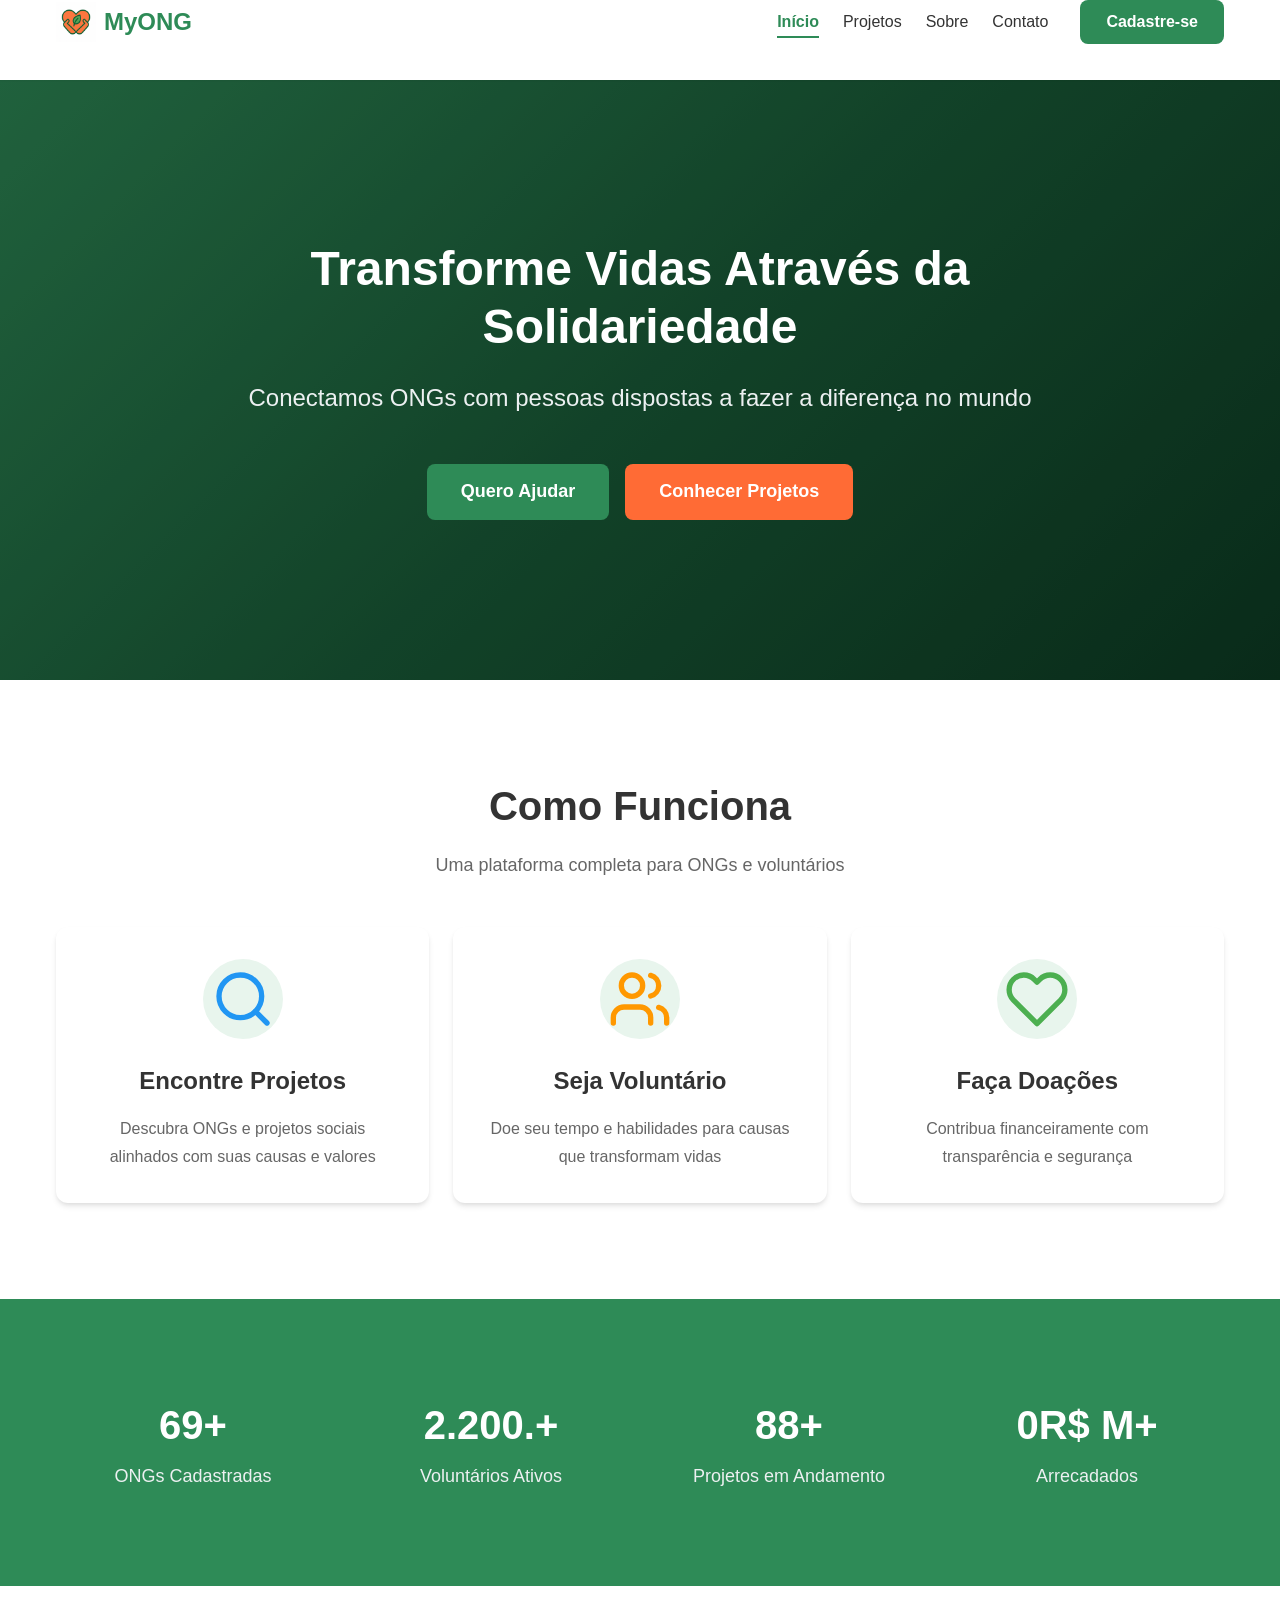
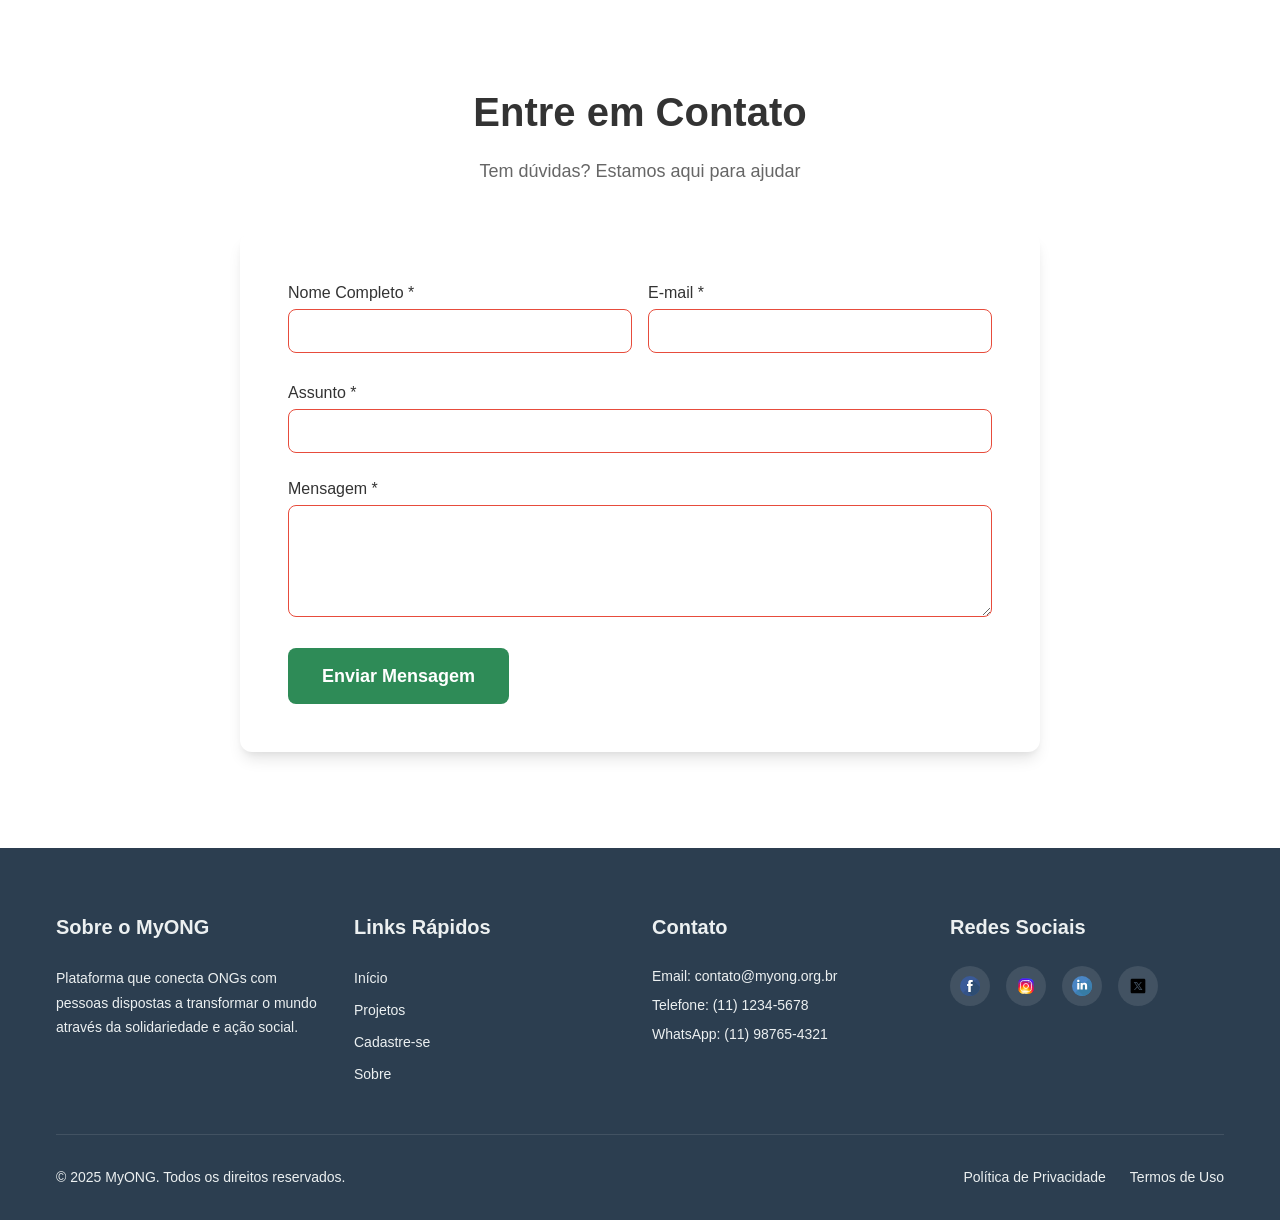
==== commit 04ec2ec5: "update(readme+logo+icons): atualização para adequação ao projeto solicitado" ====
--- a/index.html
+++ b/index.html
@@ -16,7 +16,7 @@
     <meta property="og:type" content="website">
     <meta property="og:title" content="MyONG - Conectando pessoas que transformam o mundo">
     <meta property="og:description" content="Plataforma que conecta ONGs com voluntários e doadores">
-    <meta property="og:image" content="./images/hero-banner.jpg">
+    <meta property="og:image" content="./images/logo.png">
     
     <!-- Twitter Card -->
     <meta name="twitter:card" content="summary_large_image">
@@ -41,7 +41,7 @@
                 <!-- Logo -->
                 <div class="logo">
                     <a href="index.html">
-                        <img src="./images/logo.png" alt="Logo MyONG">
+                        <img src="./images/logo.png" alt="Logo MyONG" width="50" height="50">
                         <span class="logo-text">MyONG</span>
                     </a>
                 </div>
@@ -92,7 +92,10 @@
                     <!-- Feature 1 -->
                     <article class="feature-card">
                         <div class="feature-icon">
-                            <img src="./images/icons/search.svg" alt="Ícone de busca">
+                            <svg xmlns="http://www.w3.org/2000/svg" width="64" height="64" viewBox="0 0 24 24" fill="none" stroke="#2196F3" stroke-width="2" stroke-linecap="round" stroke-linejoin="round">
+                                <circle cx="11" cy="11" r="8"></circle>
+                                <path d="m21 21-4.35-4.35"></path>
+                            </svg>
                         </div>
                         <h3 class="feature-title">Encontre Projetos</h3>
                         <p class="feature-description">Descubra ONGs e projetos sociais alinhados com suas causas e valores</p>
@@ -101,7 +104,12 @@
                     <!-- Feature 2 -->
                     <article class="feature-card">
                         <div class="feature-icon">
-                            <img src="./images/icons/volunteer.svg" alt="Ícone de voluntário">
+                            <svg xmlns="http://www.w3.org/2000/svg" width="64" height="64" viewBox="0 0 24 24" fill="none" stroke="#FF9800" stroke-width="2" stroke-linecap="round" stroke-linejoin="round">
+                                <path d="M16 21v-2a4 4 0 0 0-4-4H6a4 4 0 0 0-4 4v2"></path>
+                                <circle cx="9" cy="7" r="4"></circle>
+                                <path d="M22 21v-2a4 4 0 0 0-3-3.87"></path>
+                                <path d="M16 3.13a4 4 0 0 1 0 7.75"></path>
+                            </svg>
                         </div>
                         <h3 class="feature-title">Seja Voluntário</h3>
                         <p class="feature-description">Doe seu tempo e habilidades para causas que transformam vidas</p>
@@ -110,7 +118,9 @@
                     <!-- Feature 3 -->
                     <article class="feature-card">
                         <div class="feature-icon">
-                            <img src="./images/icons/donate.svg" alt="Ícone de doação">
+                            <svg xmlns="http://www.w3.org/2000/svg" width="64" height="64" viewBox="0 0 24 24" fill="none" stroke="#4CAF50" stroke-width="2" stroke-linecap="round" stroke-linejoin="round">
+                                <path d="M20.84 4.61a5.5 5.5 0 0 0-7.78 0L12 5.67l-1.06-1.06a5.5 5.5 0 0 0-7.78 7.78l1.06 1.06L12 21.23l7.78-7.78 1.06-1.06a5.5 5.5 0 0 0 0-7.78z"></path>
+                            </svg>
                         </div>
                         <h3 class="feature-title">Faça Doações</h3>
                         <p class="feature-description">Contribua financeiramente com transparência e segurança</p>
--- a/css/style.css
+++ b/css/style.css
@@ -281,7 +281,7 @@
   min-height: 600px;
   display: flex;
   align-items: center;
-  background-image: url('../images/hero-banner.jpg');
+  background: linear-gradient(135deg, #2E8B57 0%, #1a5f3a 50%, #0d3d24 100%);
   background-size: cover;
   background-position: center;
   background-repeat: no-repeat;
@@ -294,7 +294,7 @@
   left: 0;
   width: 100%;
   height: 100%;
-  background: var(--color-bg-overlay);
+  background: rgba(0, 0, 0, 0.3);
 }
 
 .hero-content {
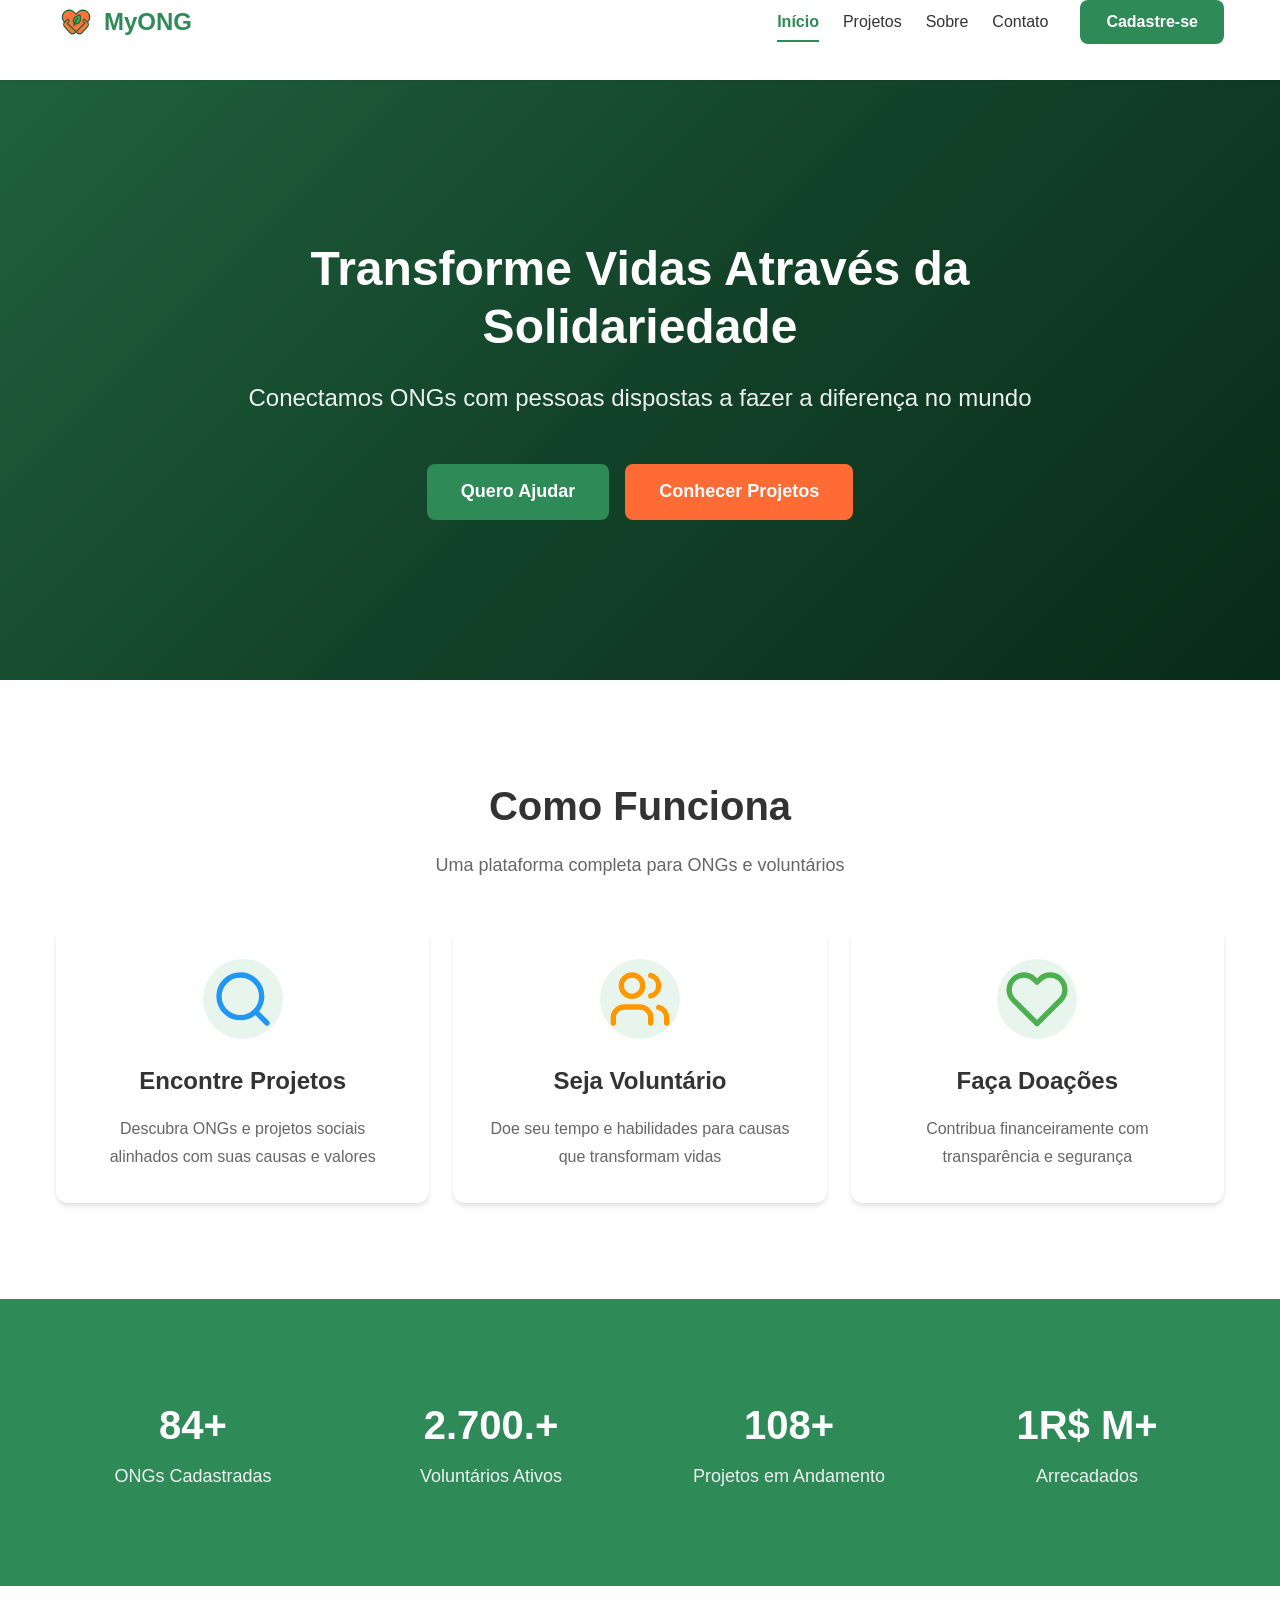
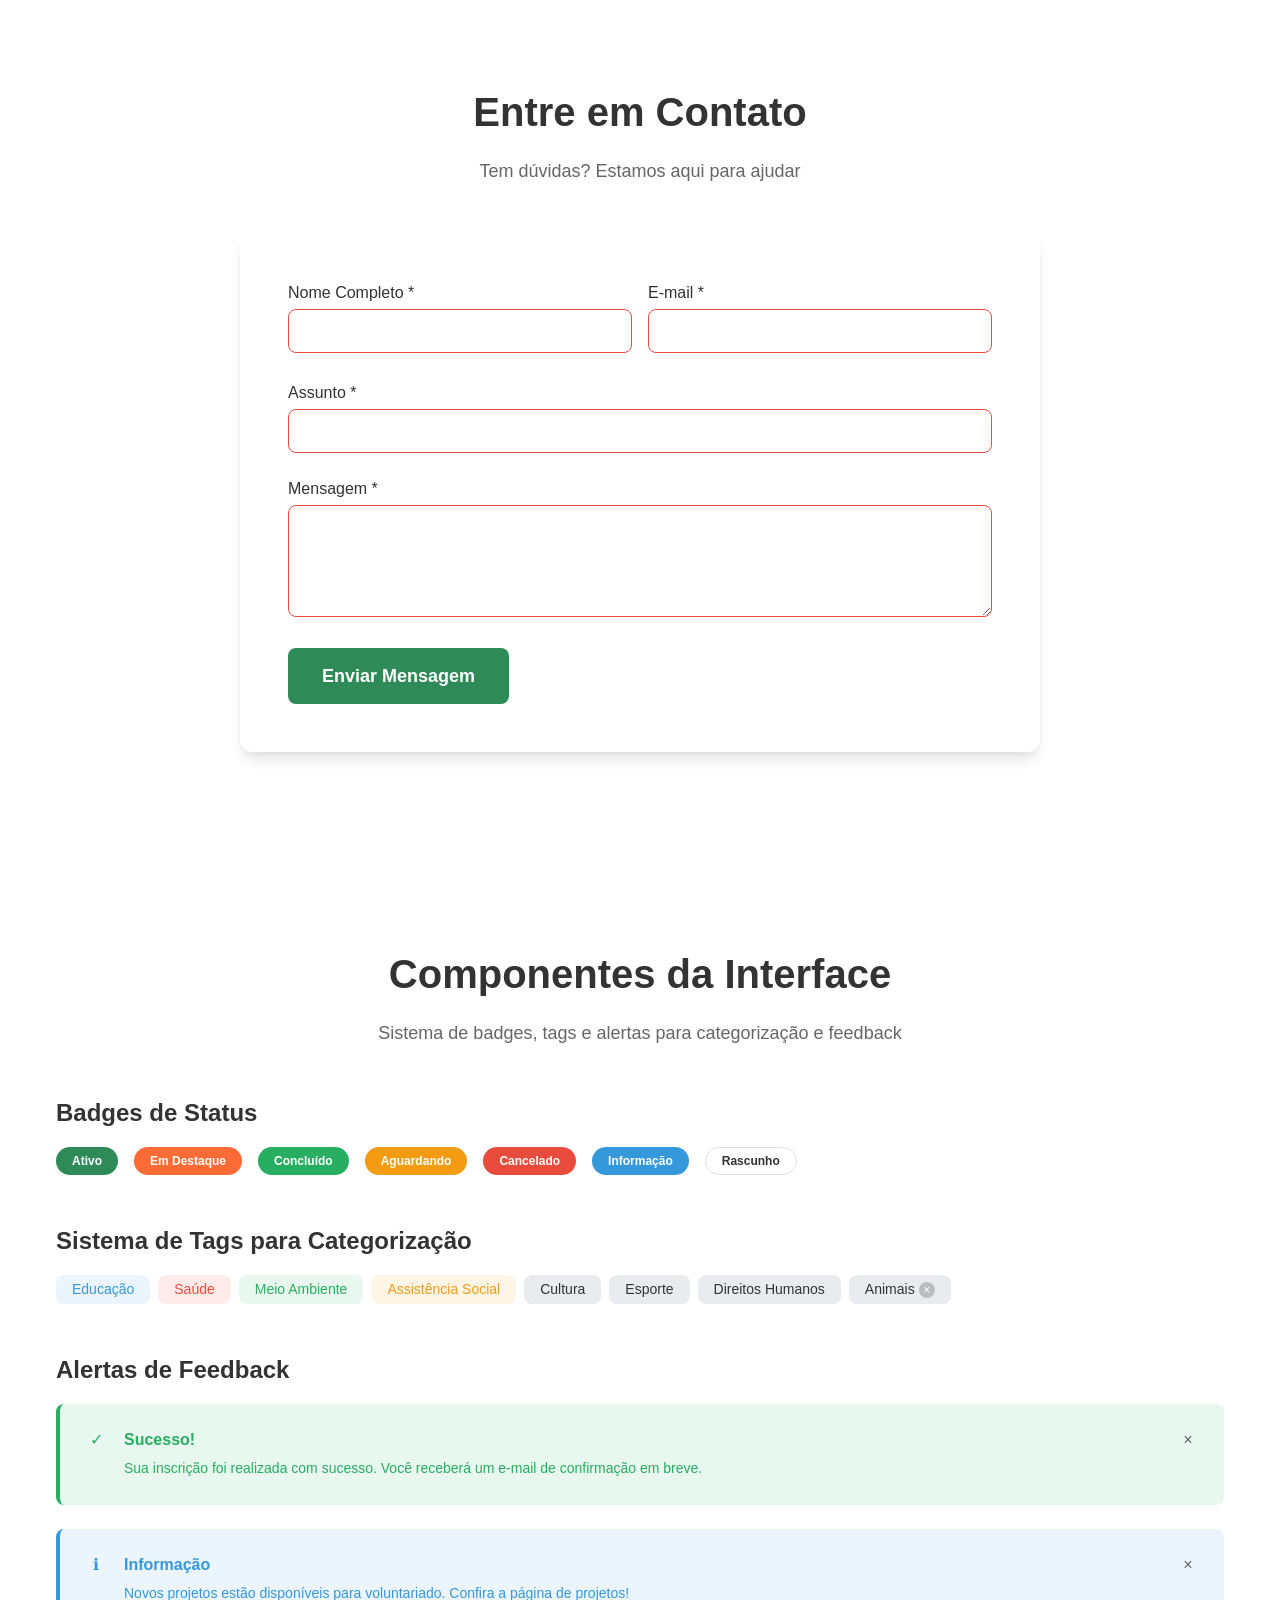
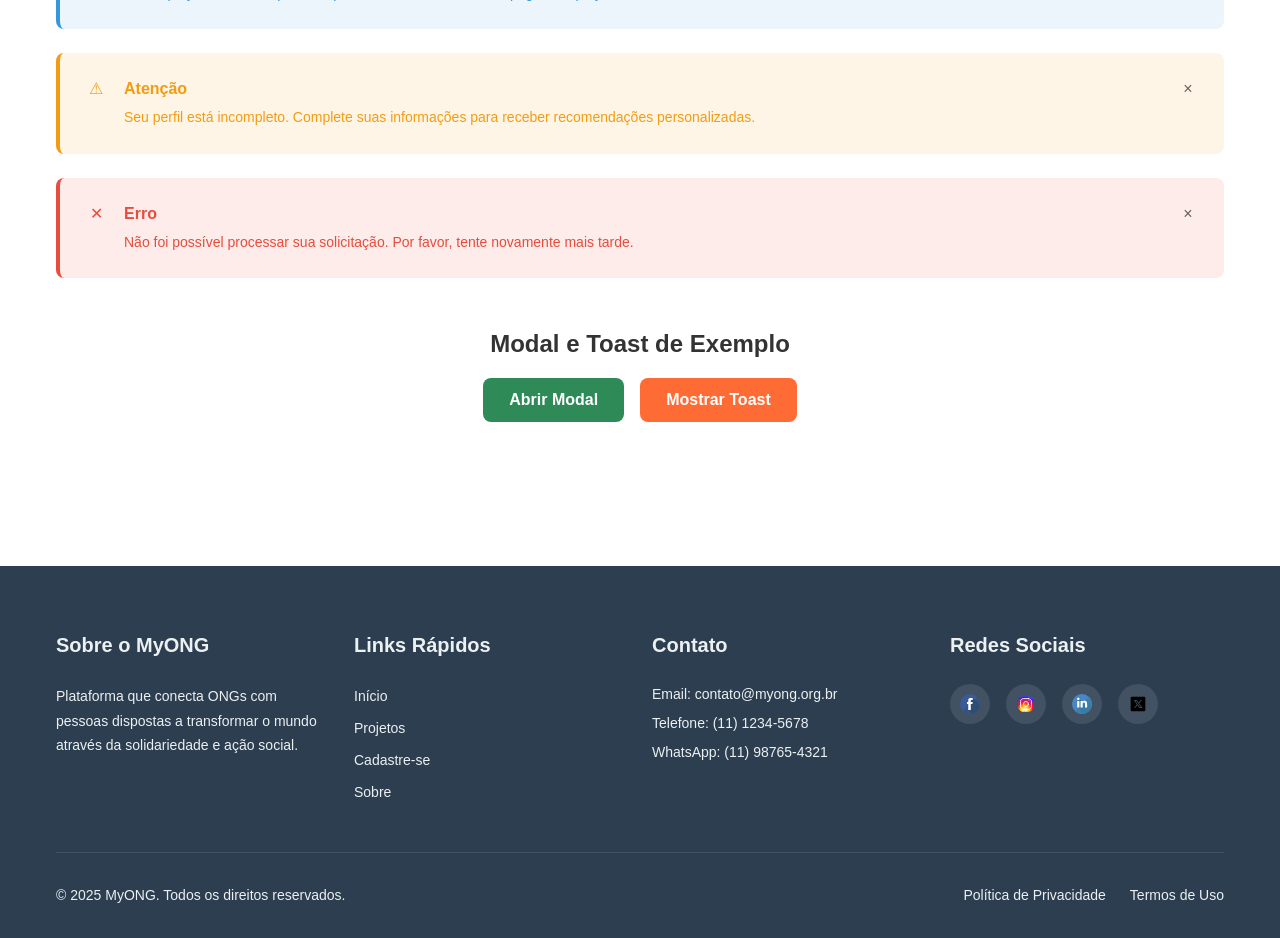
==== commit f1b872d1: "feat: adição de menudropdown, componentes de feedback e sistema de tags" ====
--- a/index.html
+++ b/index.html
@@ -51,7 +51,16 @@
                     <ul class="nav-list">
                         <li class="nav-item"><a href="index.html" class="nav-link active">Início</a></li>
                         <li class="nav-item"><a href="projetos.html" class="nav-link">Projetos</a></li>
-                        <li class="nav-item"><a href="#sobre" class="nav-link">Sobre</a></li>
+                        <li class="nav-item has-dropdown">
+                            <a href="#sobre" class="nav-link dropdown-toggle"><span>Sobre</span></a>
+                            <ul class="dropdown-menu">
+                                <li><a href="#missao" class="dropdown-item">Nossa Missão</a></li>
+                                <li><a href="#equipe" class="dropdown-item">Equipe</a></li>
+                                <li><a href="#parceiros" class="dropdown-item">Parceiros</a></li>
+                                <li class="dropdown-divider"></li>
+                                <li><a href="#transparencia" class="dropdown-item">Transparência</a></li>
+                            </ul>
+                        </li>
                         <li class="nav-item"><a href="#contato" class="nav-link">Contato</a></li>
                     </ul>
                     <a href="cadastro.html" class="btn btn-primary">Cadastre-se</a>
@@ -190,7 +199,134 @@
                 </form>
             </div>
         </section>
+
+        <!-- Components Demo Section - Demonstração de Componentes -->
+        <section class="components-demo" aria-label="Demonstração de componentes">
+            <div class="container">
+                <h2 class="section-title">Componentes da Interface</h2>
+                <p class="section-subtitle">Sistema de badges, tags e alertas para categorização e feedback</p>
+                
+                <!-- Badges Examples -->
+                <div style="margin-bottom: var(--spacing-2xl);">
+                    <h3 style="margin-bottom: var(--spacing-md); font-size: var(--font-size-xl);">Badges de Status</h3>
+                    <div style="display: flex; gap: var(--spacing-md); flex-wrap: wrap;">
+                        <span class="badge badge-primary">Ativo</span>
+                        <span class="badge badge-secondary">Em Destaque</span>
+                        <span class="badge badge-success">Concluído</span>
+                        <span class="badge badge-warning">Aguardando</span>
+                        <span class="badge badge-error">Cancelado</span>
+                        <span class="badge badge-info">Informação</span>
+                        <span class="badge badge-outline">Rascunho</span>
+                    </div>
+                </div>
+
+                <!-- Tags System Examples -->
+                <div style="margin-bottom: var(--spacing-2xl);">
+                    <h3 style="margin-bottom: var(--spacing-md); font-size: var(--font-size-xl);">Sistema de Tags para Categorização</h3>
+                    <div class="tags-container">
+                        <span class="tag tag-category-education">Educação</span>
+                        <span class="tag tag-category-health">Saúde</span>
+                        <span class="tag tag-category-environment">Meio Ambiente</span>
+                        <span class="tag tag-category-social">Assistência Social</span>
+                        <span class="tag">Cultura</span>
+                        <span class="tag">Esporte</span>
+                        <span class="tag">Direitos Humanos</span>
+                        <span class="tag tag-removable">Animais <span class="tag-close">×</span></span>
+                    </div>
+                </div>
+
+                <!-- Alerts Examples -->
+                <div style="margin-bottom: var(--spacing-2xl);">
+                    <h3 style="margin-bottom: var(--spacing-md); font-size: var(--font-size-xl);">Alertas de Feedback</h3>
+                    
+                    <div class="alert alert-success">
+                        <div class="alert-icon">✓</div>
+                        <div class="alert-content">
+                            <div class="alert-title">Sucesso!</div>
+                            <div class="alert-message">Sua inscrição foi realizada com sucesso. Você receberá um e-mail de confirmação em breve.</div>
+                        </div>
+                        <button class="alert-close">×</button>
+                    </div>
+
+                    <div class="alert alert-info">
+                        <div class="alert-icon">ℹ</div>
+                        <div class="alert-content">
+                            <div class="alert-title">Informação</div>
+                            <div class="alert-message">Novos projetos estão disponíveis para voluntariado. Confira a página de projetos!</div>
+                        </div>
+                        <button class="alert-close">×</button>
+                    </div>
+
+                    <div class="alert alert-warning">
+                        <div class="alert-icon">⚠</div>
+                        <div class="alert-content">
+                            <div class="alert-title">Atenção</div>
+                            <div class="alert-message">Seu perfil está incompleto. Complete suas informações para receber recomendações personalizadas.</div>
+                        </div>
+                        <button class="alert-close">×</button>
+                    </div>
+
+                    <div class="alert alert-error">
+                        <div class="alert-icon">✕</div>
+                        <div class="alert-content">
+                            <div class="alert-title">Erro</div>
+                            <div class="alert-message">Não foi possível processar sua solicitação. Por favor, tente novamente mais tarde.</div>
+                        </div>
+                        <button class="alert-close">×</button>
+                    </div>
+                </div>
+
+                <!-- Modal Trigger Button -->
+                <div style="text-align: center; margin-bottom: var(--spacing-2xl);">
+                    <h3 style="margin-bottom: var(--spacing-md); font-size: var(--font-size-xl);">Modal e Toast de Exemplo</h3>
+                    <div style="display: flex; gap: var(--spacing-md); justify-content: center; flex-wrap: wrap;">
+                        <button class="btn btn-primary" onclick="document.getElementById('exampleModal').classList.add('active'); document.getElementById('modalBackdrop').classList.add('active');">
+                            Abrir Modal
+                        </button>
+                        <button class="btn btn-secondary" onclick="showToast('Sucesso!', 'Sua ação foi realizada com sucesso.', 'success');">
+                            Mostrar Toast
+                        </button>
+                    </div>
+                </div>
+            </div>
+        </section>
     </main>
+
+    <!-- Modal Backdrop -->
+    <div class="modal-backdrop" id="modalBackdrop" onclick="document.getElementById('exampleModal').classList.remove('active'); this.classList.remove('active');"></div>
+
+    <!-- Example Modal -->
+    <div class="modal" id="exampleModal">
+        <div class="modal-header">
+            <h3 class="modal-title">Confirmar Participação</h3>
+            <button class="modal-close" onclick="document.getElementById('exampleModal').classList.remove('active'); document.getElementById('modalBackdrop').classList.remove('active');">×</button>
+        </div>
+        <div class="modal-body">
+            <p style="margin-bottom: var(--spacing-md);">Você está prestes a se inscrever como voluntário neste projeto. Confirme as informações abaixo:</p>
+            
+            <div style="background-color: var(--color-bg-secondary); padding: var(--spacing-lg); border-radius: var(--radius-md); margin-bottom: var(--spacing-lg);">
+                <p style="margin-bottom: var(--spacing-sm);"><strong>Projeto:</strong> Alfabetização de Adultos</p>
+                <p style="margin-bottom: var(--spacing-sm);"><strong>ONG:</strong> Instituto Educação para Todos</p>
+                <p style="margin-bottom: var(--spacing-sm);"><strong>Local:</strong> São Paulo - SP</p>
+                <p><strong>Data de Início:</strong> 01/12/2025</p>
+            </div>
+            
+            <div class="tags-container">
+                <span class="tag tag-category-education">Educação</span>
+                <span class="tag">Presencial</span>
+                <span class="tag">2x por semana</span>
+            </div>
+        </div>
+        <div class="modal-footer">
+            <button class="btn btn-outline" onclick="document.getElementById('exampleModal').classList.remove('active'); document.getElementById('modalBackdrop').classList.remove('active');">Cancelar</button>
+            <button class="btn btn-primary">Confirmar Inscrição</button>
+        </div>
+    </div>
+
+    <!-- Toast Container (for notifications) -->
+    <div class="toast-container" id="toastContainer">
+        <!-- Toasts will be dynamically added here -->
+    </div>
 
     <!-- Footer - Rodapé -->
     <footer class="footer">
--- a/css/style.css
+++ b/css/style.css
@@ -147,6 +147,7 @@
   color: var(--color-text-primary);
   padding: var(--spacing-sm) 0;
   position: relative;
+  display: inline-block;
 }
 
 .nav-link::after {
@@ -160,6 +161,11 @@
   transition: width var(--transition-base);
 }
 
+/* Desabilitar ::after para dropdown-toggle */
+.nav-link.dropdown-toggle::after {
+  display: none !important;
+}
+
 .nav-link:hover::after,
 .nav-link.active::after {
   width: 100%;
@@ -172,6 +178,95 @@
 .nav-link.active {
   color: var(--color-primary);
   font-weight: var(--font-weight-semibold);
+}
+
+/* Dropdown Submenu */
+.nav-item {
+  position: relative;
+}
+
+.nav-item.has-dropdown {
+  position: relative;
+}
+
+.dropdown-toggle {
+  display: inline-flex;
+  align-items: center;
+  gap: var(--spacing-xs);
+  font-weight: var(--font-weight-medium);
+  color: var(--color-text-primary);
+  padding: var(--spacing-sm) 0;
+  position: relative;
+}
+
+/* Underline para dropdown */
+.dropdown-toggle::before {
+  content: '';
+  position: absolute;
+  bottom: 0;
+  left: 0;
+  width: 0;
+  height: 2px;
+  background-color: var(--color-primary);
+  transition: width var(--transition-base);
+}
+
+.dropdown-toggle:hover::before,
+.nav-item.has-dropdown:hover .dropdown-toggle::before {
+  width: 100%;
+}
+
+.dropdown-toggle:hover {
+  color: var(--color-primary);
+}
+
+.nav-item.has-dropdown:hover .dropdown-toggle::after {
+  transform: rotate(180deg);
+}
+
+.dropdown-menu {
+  position: absolute;
+  top: 100%;
+  left: 0;
+  min-width: 200px;
+  background-color: var(--color-bg-primary);
+  box-shadow: var(--shadow-xl);
+  border-radius: var(--radius-md);
+  padding: var(--spacing-sm) 0;
+  opacity: 0;
+  visibility: hidden;
+  transform: translateY(-10px);
+  transition: all var(--transition-base);
+  z-index: var(--z-index-dropdown);
+}
+
+.nav-item.has-dropdown:hover .dropdown-menu {
+  opacity: 1;
+  visibility: visible;
+  transform: translateY(0);
+}
+
+.dropdown-item {
+  display: block;
+  padding: var(--spacing-sm) var(--spacing-lg);
+  color: var(--color-text-primary);
+  font-weight: var(--font-weight-normal);
+  transition: all var(--transition-base);
+}
+
+.dropdown-item::after {
+  display: none !important;
+}
+
+.dropdown-item:hover {
+  background-color: var(--color-primary-lighter);
+  color: var(--color-primary);
+}
+
+.dropdown-divider {
+  height: 1px;
+  background-color: var(--color-border);
+  margin: var(--spacing-xs) 0;
 }
 
 /* Mobile Menu Toggle */
@@ -805,6 +900,396 @@
   font-weight: var(--font-weight-medium);
 }
 
+/* ===== BADGES & TAGS SYSTEM ===== */
+
+.badge {
+  display: inline-flex;
+  align-items: center;
+  padding: var(--spacing-xs) var(--spacing-md);
+  font-size: var(--font-size-xs);
+  font-weight: var(--font-weight-semibold);
+  border-radius: var(--radius-full);
+  white-space: nowrap;
+}
+
+.badge-primary {
+  background-color: var(--color-primary);
+  color: var(--color-text-light);
+}
+
+.badge-secondary {
+  background-color: var(--color-secondary);
+  color: var(--color-text-light);
+}
+
+.badge-success {
+  background-color: var(--color-success);
+  color: var(--color-text-light);
+}
+
+.badge-warning {
+  background-color: var(--color-warning);
+  color: var(--color-text-light);
+}
+
+.badge-error {
+  background-color: var(--color-error);
+  color: var(--color-text-light);
+}
+
+.badge-info {
+  background-color: var(--color-info);
+  color: var(--color-text-light);
+}
+
+.badge-outline {
+  background-color: transparent;
+  border: 1px solid var(--color-border);
+  color: var(--color-text-primary);
+}
+
+.badge-large {
+  padding: var(--spacing-sm) var(--spacing-lg);
+  font-size: var(--font-size-sm);
+}
+
+/* Tags System */
+.tags-container {
+  display: flex;
+  flex-wrap: wrap;
+  gap: var(--spacing-sm);
+}
+
+.tag {
+  display: inline-flex;
+  align-items: center;
+  gap: var(--spacing-xs);
+  padding: var(--spacing-xs) var(--spacing-md);
+  background-color: var(--color-bg-tertiary);
+  color: var(--color-text-primary);
+  border-radius: var(--radius-md);
+  font-size: var(--font-size-sm);
+  font-weight: var(--font-weight-medium);
+  transition: all var(--transition-base);
+}
+
+.tag:hover {
+  background-color: var(--color-primary-lighter);
+  color: var(--color-primary);
+}
+
+.tag-removable {
+  cursor: pointer;
+}
+
+.tag-close {
+  display: flex;
+  align-items: center;
+  justify-content: center;
+  width: 16px;
+  height: 16px;
+  border-radius: var(--radius-full);
+  background-color: rgba(0, 0, 0, 0.2);
+  color: var(--color-text-light);
+  font-size: var(--font-size-xs);
+  transition: all var(--transition-base);
+}
+
+.tag-close:hover {
+  background-color: rgba(0, 0, 0, 0.4);
+}
+
+/* Category Tags */
+.tag-category-education {
+  background-color: var(--color-info-light);
+  color: var(--color-info);
+}
+
+.tag-category-health {
+  background-color: var(--color-error-light);
+  color: var(--color-error);
+}
+
+.tag-category-environment {
+  background-color: var(--color-success-light);
+  color: var(--color-success);
+}
+
+.tag-category-social {
+  background-color: var(--color-warning-light);
+  color: var(--color-warning);
+}
+
+/* ===== ALERT COMPONENT ===== */
+
+.alert {
+  padding: var(--spacing-lg);
+  border-radius: var(--radius-md);
+  border-left: 4px solid;
+  margin-bottom: var(--spacing-lg);
+  display: flex;
+  align-items: flex-start;
+  gap: var(--spacing-md);
+}
+
+.alert-icon {
+  flex-shrink: 0;
+  width: 24px;
+  height: 24px;
+  display: flex;
+  align-items: center;
+  justify-content: center;
+}
+
+.alert-content {
+  flex: 1;
+}
+
+.alert-title {
+  font-weight: var(--font-weight-semibold);
+  margin-bottom: var(--spacing-xs);
+}
+
+.alert-message {
+  font-size: var(--font-size-sm);
+  line-height: var(--line-height-relaxed);
+}
+
+.alert-close {
+  flex-shrink: 0;
+  width: 24px;
+  height: 24px;
+  display: flex;
+  align-items: center;
+  justify-content: center;
+  cursor: pointer;
+  opacity: 0.6;
+  transition: opacity var(--transition-base);
+}
+
+.alert-close:hover {
+  opacity: 1;
+}
+
+.alert-success {
+  background-color: var(--color-success-light);
+  border-color: var(--color-success);
+  color: var(--color-success);
+}
+
+.alert-warning {
+  background-color: var(--color-warning-light);
+  border-color: var(--color-warning);
+  color: var(--color-warning);
+}
+
+.alert-error {
+  background-color: var(--color-error-light);
+  border-color: var(--color-error);
+  color: var(--color-error);
+}
+
+.alert-info {
+  background-color: var(--color-info-light);
+  border-color: var(--color-info);
+  color: var(--color-info);
+}
+
+/* ===== TOAST NOTIFICATION ===== */
+
+.toast-container {
+  position: fixed;
+  top: var(--spacing-xl);
+  right: var(--spacing-xl);
+  z-index: var(--z-index-tooltip);
+  display: flex;
+  flex-direction: column;
+  gap: var(--spacing-md);
+  max-width: 400px;
+}
+
+.toast {
+  background-color: var(--color-bg-primary);
+  border-radius: var(--radius-md);
+  box-shadow: var(--shadow-2xl);
+  padding: var(--spacing-lg);
+  display: flex;
+  align-items: flex-start;
+  gap: var(--spacing-md);
+  animation: slideInRight 0.3s ease-out;
+  border-left: 4px solid;
+}
+
+@keyframes slideInRight {
+  from {
+    transform: translateX(100%);
+    opacity: 0;
+  }
+  to {
+    transform: translateX(0);
+    opacity: 1;
+  }
+}
+
+.toast-icon {
+  flex-shrink: 0;
+  width: 24px;
+  height: 24px;
+  display: flex;
+  align-items: center;
+  justify-content: center;
+}
+
+.toast-content {
+  flex: 1;
+}
+
+.toast-title {
+  font-weight: var(--font-weight-semibold);
+  margin-bottom: var(--spacing-xs);
+  color: var(--color-text-primary);
+}
+
+.toast-message {
+  font-size: var(--font-size-sm);
+  color: var(--color-text-secondary);
+}
+
+.toast-close {
+  flex-shrink: 0;
+  width: 24px;
+  height: 24px;
+  display: flex;
+  align-items: center;
+  justify-content: center;
+  cursor: pointer;
+  opacity: 0.6;
+  transition: opacity var(--transition-base);
+}
+
+.toast-close:hover {
+  opacity: 1;
+}
+
+.toast-success {
+  border-color: var(--color-success);
+}
+
+.toast-warning {
+  border-color: var(--color-warning);
+}
+
+.toast-error {
+  border-color: var(--color-error);
+}
+
+.toast-info {
+  border-color: var(--color-info);
+}
+
+/* ===== MODAL COMPONENT ===== */
+
+.modal-backdrop {
+  position: fixed;
+  top: 0;
+  left: 0;
+  width: 100%;
+  height: 100%;
+  background-color: var(--color-bg-overlay);
+  z-index: var(--z-index-modal-backdrop);
+  opacity: 0;
+  visibility: hidden;
+  transition: all var(--transition-base);
+}
+
+.modal-backdrop.active {
+  opacity: 1;
+  visibility: visible;
+}
+
+.modal {
+  position: fixed;
+  top: 50%;
+  left: 50%;
+  transform: translate(-50%, -50%) scale(0.9);
+  background-color: var(--color-bg-primary);
+  border-radius: var(--radius-lg);
+  box-shadow: var(--shadow-2xl);
+  z-index: var(--z-index-modal);
+  max-width: 600px;
+  width: 90%;
+  max-height: 90vh;
+  overflow: hidden;
+  opacity: 0;
+  visibility: hidden;
+  transition: all var(--transition-base);
+}
+
+.modal.active {
+  opacity: 1;
+  visibility: visible;
+  transform: translate(-50%, -50%) scale(1);
+}
+
+.modal-header {
+  display: flex;
+  align-items: center;
+  justify-content: space-between;
+  padding: var(--spacing-lg) var(--spacing-xl);
+  border-bottom: 1px solid var(--color-border);
+}
+
+.modal-title {
+  font-size: var(--font-size-xl);
+  font-weight: var(--font-weight-bold);
+  color: var(--color-text-primary);
+}
+
+.modal-close {
+  width: 32px;
+  height: 32px;
+  display: flex;
+  align-items: center;
+  justify-content: center;
+  border-radius: var(--radius-md);
+  cursor: pointer;
+  transition: all var(--transition-base);
+}
+
+.modal-close:hover {
+  background-color: var(--color-bg-secondary);
+}
+
+.modal-body {
+  padding: var(--spacing-xl);
+  overflow-y: auto;
+  max-height: calc(90vh - 140px);
+}
+
+.modal-footer {
+  display: flex;
+  align-items: center;
+  justify-content: flex-end;
+  gap: var(--spacing-md);
+  padding: var(--spacing-lg) var(--spacing-xl);
+  border-top: 1px solid var(--color-border);
+}
+
+/* Modal Sizes */
+.modal-small {
+  max-width: 400px;
+}
+
+.modal-large {
+  max-width: 900px;
+}
+
+.modal-fullscreen {
+  max-width: 95%;
+  max-height: 95vh;
+  width: 95%;
+}
+
 /* ===== CALL TO ACTION ===== */
 
 .cta {
--- a/css/responsive.css
+++ b/css/responsive.css
@@ -85,6 +85,28 @@
     width: 100%;
   }
 
+  /* Dropdown adjustments for mobile */
+  .dropdown-menu {
+    position: static;
+    transform: none;
+    opacity: 1;
+    visibility: visible;
+    box-shadow: none;
+    background-color: var(--color-bg-secondary);
+    border-radius: 0;
+    padding: 0;
+    margin-top: var(--spacing-sm);
+    display: none;
+  }
+
+  .nav-item.has-dropdown.active .dropdown-menu {
+    display: block;
+  }
+
+  .dropdown-item {
+    padding: var(--spacing-sm) var(--spacing-lg);
+  }
+
   .nav .btn-primary {
     width: 100%;
     margin-top: var(--spacing-md);
@@ -336,6 +358,38 @@
 
   .cta-text {
     font-size: var(--font-size-base);
+  }
+
+  /* Toast notifications */
+  .toast-container {
+    top: var(--spacing-md);
+    right: var(--spacing-md);
+    left: var(--spacing-md);
+    max-width: 100%;
+  }
+
+  .toast {
+    width: 100%;
+  }
+
+  /* Modal adjustments */
+  .modal {
+    width: 95%;
+    max-width: 95%;
+  }
+
+  .modal-header,
+  .modal-body,
+  .modal-footer {
+    padding: var(--spacing-md);
+  }
+
+  .modal-footer {
+    flex-direction: column;
+  }
+
+  .modal-footer .btn {
+    width: 100%;
   }
 }
 
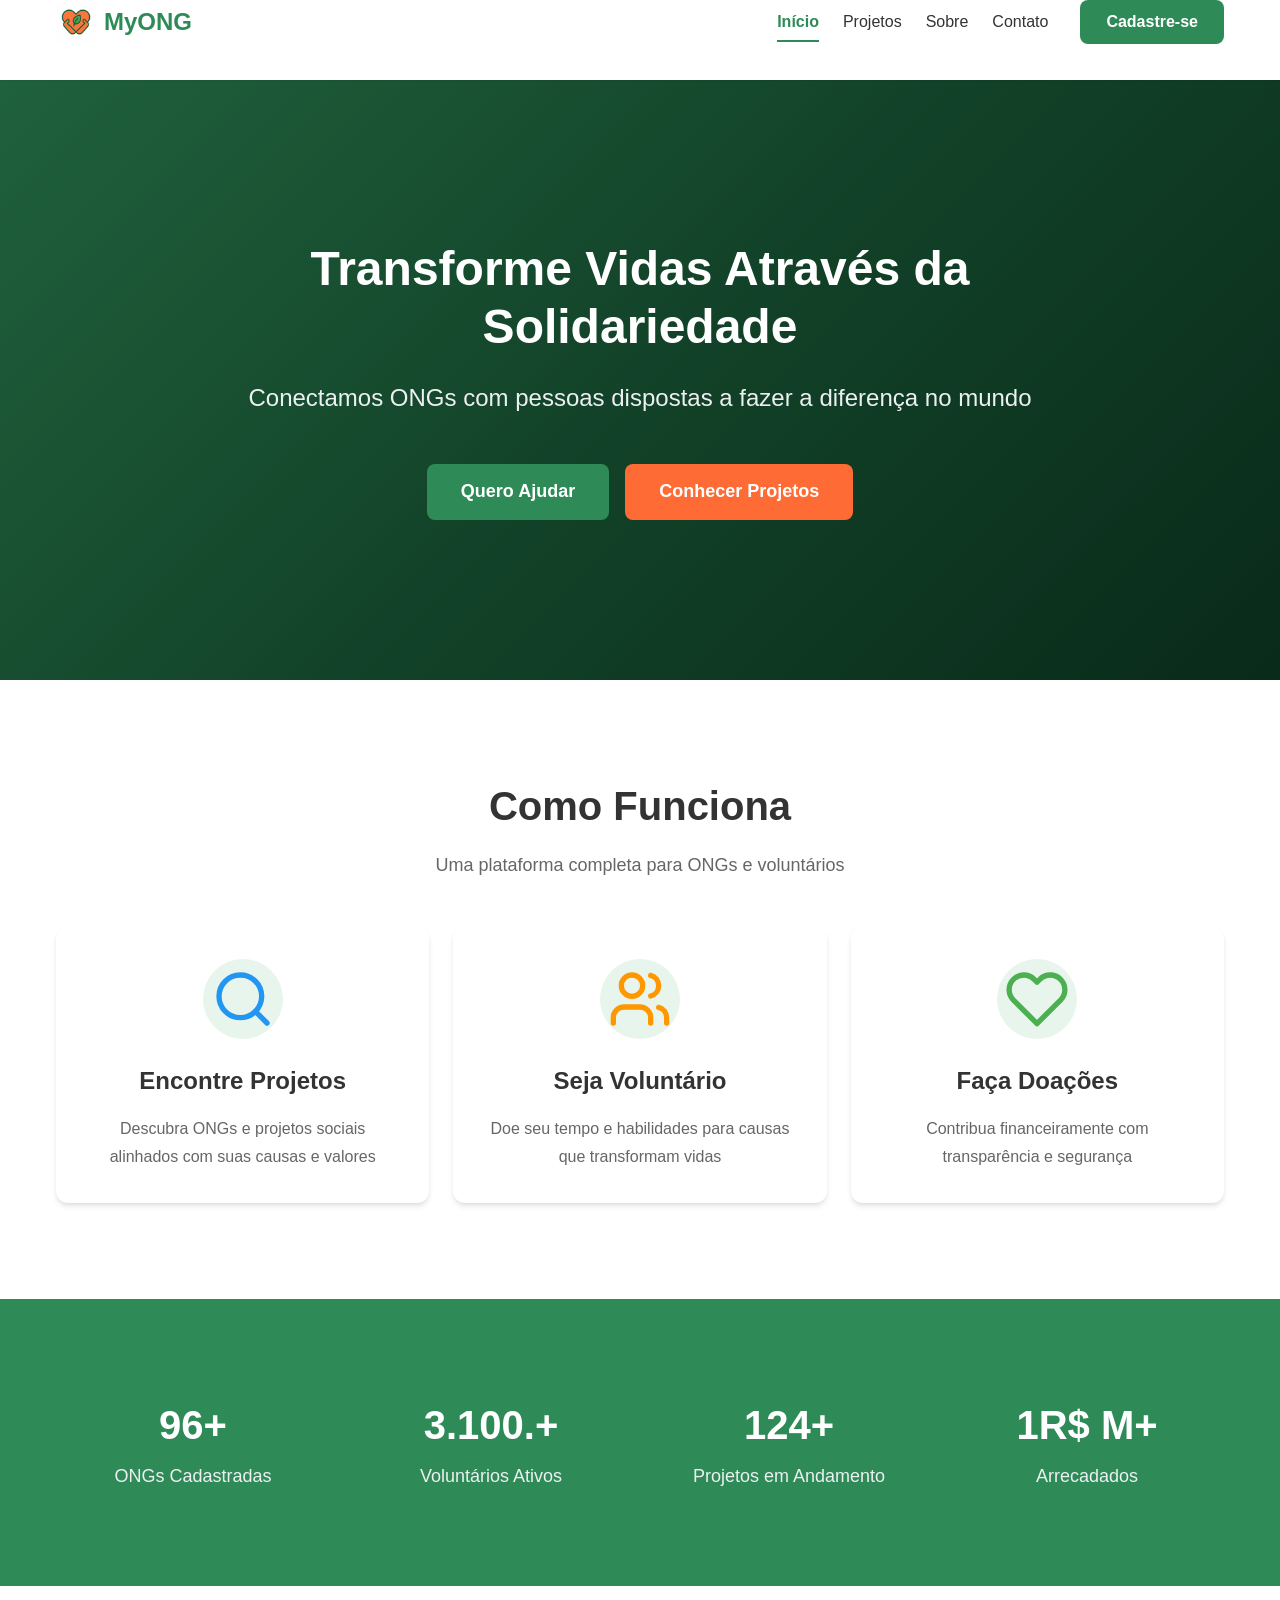
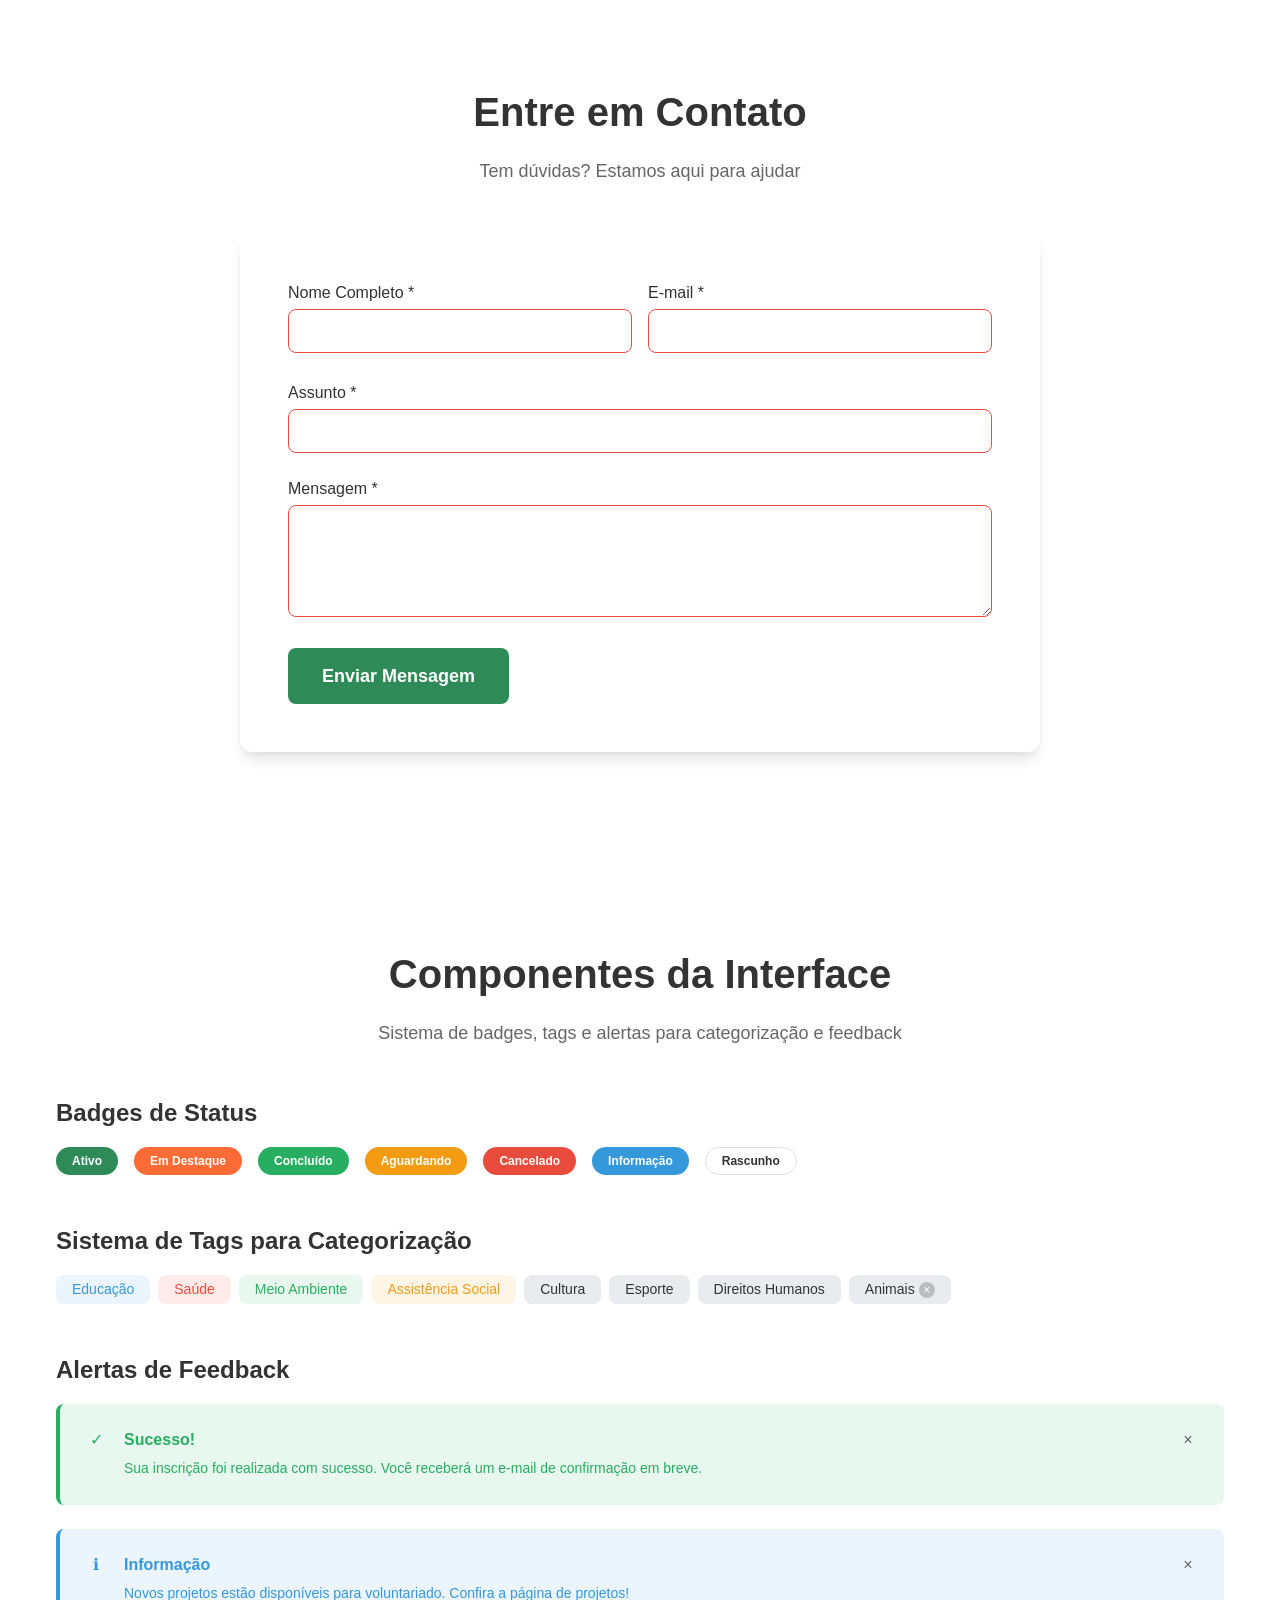
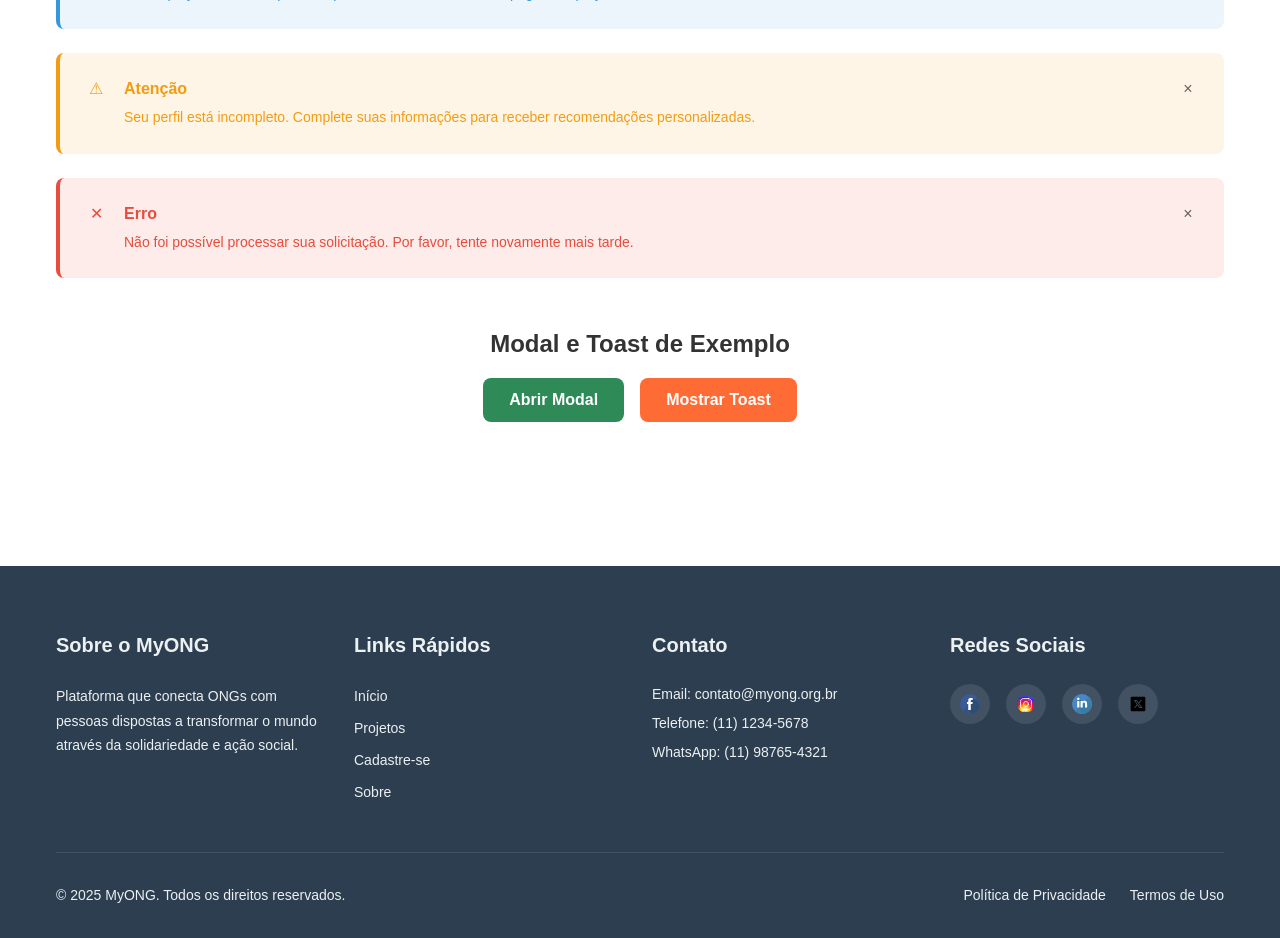
==== commit d2a688d7: "feat(index.html+app.js): implementação da estrutura SPA" ====
--- a/index.html
+++ b/index.html
@@ -40,7 +40,7 @@
             <div class="header-content">
                 <!-- Logo -->
                 <div class="logo">
-                    <a href="index.html">
+                    <a href="#/">
                         <img src="./images/logo.png" alt="Logo MyONG" width="50" height="50">
                         <span class="logo-text">MyONG</span>
                     </a>
@@ -49,8 +49,8 @@
                 <!-- Navigation - Menu Principal -->
                 <nav class="nav" role="navigation" aria-label="Menu principal">
                     <ul class="nav-list">
-                        <li class="nav-item"><a href="index.html" class="nav-link active">Início</a></li>
-                        <li class="nav-item"><a href="projetos.html" class="nav-link">Projetos</a></li>
+                        <li class="nav-item"><a href="#/" class="nav-link">Início</a></li>
+                        <li class="nav-item"><a href="#/projetos" class="nav-link">Projetos</a></li>
                         <li class="nav-item has-dropdown">
                             <a href="#sobre" class="nav-link dropdown-toggle"><span>Sobre</span></a>
                             <ul class="dropdown-menu">
@@ -63,7 +63,7 @@
                         </li>
                         <li class="nav-item"><a href="#contato" class="nav-link">Contato</a></li>
                     </ul>
-                    <a href="cadastro.html" class="btn btn-primary">Cadastre-se</a>
+                    <a href="#/cadastro" class="btn btn-primary">Cadastre-se</a>
                 </nav>
                 
                 <!-- Mobile Menu Toggle -->
@@ -74,8 +74,8 @@
         </div>
     </header>
 
-    <!-- Main Content - Conteúdo Principal -->
-    <main class="main">
+    <!-- SEÇÃO HOME -->
+    <main id="home" class="main">
         <!-- Hero Section - Seção de Destaque -->
         <section class="hero" aria-label="Seção de destaque">
             <div class="hero-overlay"></div>
@@ -84,8 +84,8 @@
                     <h1 class="hero-title">Transforme Vidas Através da Solidariedade</h1>
                     <p class="hero-subtitle">Conectamos ONGs com pessoas dispostas a fazer a diferença no mundo</p>
                     <div class="hero-actions">
-                        <a href="cadastro.html" class="btn btn-primary btn-large">Quero Ajudar</a>
-                        <a href="projetos.html" class="btn btn-secondary btn-large">Conhecer Projetos</a>
+                        <a href="#/cadastro" class="btn btn-primary btn-large">Quero Ajudar</a>
+                        <a href="#/projetos" class="btn btn-secondary btn-large">Conhecer Projetos</a>
                     </div>
                 </div>
             </div>
@@ -292,6 +292,629 @@
         </section>
     </main>
 
+    <!-- SEÇÃO PROJETOS -->
+    <main id="projetos" class="main" style="display: none;">
+        <!-- Page Header -->
+        <section class="page-header">
+            <div class="container">
+                <h1 class="page-title">Projetos Sociais</h1>
+                <p class="page-subtitle">Descubra projetos que estão transformando vidas e fazendo a diferença</p>
+            </div>
+        </section>
+
+        <!-- Filters Section - Filtros de Busca -->
+        <section class="filters" aria-label="Filtros de busca">
+            <div class="container">
+                <div class="filter-bar">
+                    <div class="filter-group">
+                        <label for="search" class="filter-label">Buscar:</label>
+                        <input type="search" id="search" class="filter-input" placeholder="Nome do projeto ou ONG">
+                    </div>
+                    
+                    <div class="filter-group">
+                        <label for="category" class="filter-label">Categoria:</label>
+                        <select id="category" class="filter-select">
+                            <option value="">Todas as categorias</option>
+                            <option value="educacao">Educação</option>
+                            <option value="saude">Saúde</option>
+                            <option value="meio-ambiente">Meio Ambiente</option>
+                            <option value="direitos-humanos">Direitos Humanos</option>
+                            <option value="cultura">Cultura</option>
+                            <option value="animais">Proteção Animal</option>
+                        </select>
+                    </div>
+                    
+                    <div class="filter-group">
+                        <label for="location" class="filter-label">Localização:</label>
+                        <select id="location" class="filter-select">
+                            <option value="">Todas as localizações</option>
+                            <option value="sp">São Paulo</option>
+                            <option value="rj">Rio de Janeiro</option>
+                            <option value="mg">Minas Gerais</option>
+                            <option value="rs">Rio Grande do Sul</option>
+                            <option value="ba">Bahia</option>
+                        </select>
+                    </div>
+                    
+                    <button type="button" class="btn btn-primary" id="filterBtn">Filtrar</button>
+                </div>
+            </div>
+        </section>
+
+        <!-- Projects Section - Lista de Projetos -->
+        <section class="projects" aria-label="Lista de projetos">
+            <div class="container">
+                <div class="projects-grid" id="projectsGrid">
+                    <!-- Project Card 1 -->
+                    <article class="project-card">
+                        <div class="project-image">
+                            <svg width="100%" height="300" xmlns="http://www.w3.org/2000/svg">
+                                <rect width="100%" height="100%" fill="#2196F3"/>
+                                <text x="50%" y="50%" dominant-baseline="middle" text-anchor="middle" fill="white" font-size="32" font-weight="bold" font-family="Arial, sans-serif">Educação</text>
+                            </svg>
+                            <span class="project-badge">Educação</span>
+                        </div>
+                        <div class="project-content">
+                            <h3 class="project-title">Educação para Todos</h3>
+                            <p class="project-ong">ONG Educar é Transformar</p>
+                            <p class="project-location">São Paulo, SP</p>
+                            <p class="project-description">Programa de reforço escolar e alfabetização para crianças em situação de vulnerabilidade social.</p>
+                            
+                            <div class="tags-container" style="margin-bottom: var(--spacing-md);">
+                                <span class="tag tag-category-education">Educação</span>
+                                <span class="tag">Presencial</span>
+                                <span class="tag">Crianças</span>
+                            </div>
+                            
+                            <div class="project-progress">
+                                <div class="progress-info">
+                                    <span>Meta: R$ 50.000</span>
+                                    <span>75% atingido</span>
+                                </div>
+                                <div class="progress-bar">
+                                    <div class="progress-fill" style="width: 75%"></div>
+                                </div>
+                            </div>
+                            
+                            <div class="project-actions">
+                                <button class="btn btn-primary">Doar</button>
+                                <button class="btn btn-secondary">Ser Voluntário</button>
+                            </div>
+                        </div>
+                    </article>
+
+                    <!-- Project Card 2 -->
+                    <article class="project-card">
+                        <div class="project-image">
+                            <svg width="100%" height="300" xmlns="http://www.w3.org/2000/svg">
+                                <rect width="100%" height="100%" fill="#4CAF50"/>
+                                <text x="50%" y="50%" dominant-baseline="middle" text-anchor="middle" fill="white" font-size="32" font-weight="bold" font-family="Arial, sans-serif">Meio Ambiente</text>
+                            </svg>
+                            <span class="project-badge">Meio Ambiente</span>
+                        </div>
+                        <div class="project-content">
+                            <h3 class="project-title">Reflorestamento Urbano</h3>
+                            <p class="project-ong">Instituto Verde Vida</p>
+                            <p class="project-location">Rio de Janeiro, RJ</p>
+                            <p class="project-description">Plantio de árvores nativas em áreas urbanas degradadas para recuperação ambiental.</p>
+                            
+                            <div class="tags-container" style="margin-bottom: var(--spacing-md);">
+                                <span class="tag tag-category-environment">Meio Ambiente</span>
+                                <span class="tag">Presencial</span>
+                                <span class="tag">Fim de Semana</span>
+                            </div>
+                            
+                            <div class="project-progress">
+                                <div class="progress-info">
+                                    <span>Meta: R$ 30.000</span>
+                                    <span>45% atingido</span>
+                                </div>
+                                <div class="progress-bar">
+                                    <div class="progress-fill" style="width: 45%"></div>
+                                </div>
+                            </div>
+                            
+                            <div class="project-actions">
+                                <button class="btn btn-primary">Doar</button>
+                                <button class="btn btn-secondary">Ser Voluntário</button>
+                            </div>
+                        </div>
+                    </article>
+
+                    <!-- Project Card 3 -->
+                    <article class="project-card">
+                        <div class="project-image">
+                            <svg width="100%" height="300" xmlns="http://www.w3.org/2000/svg">
+                                <rect width="100%" height="100%" fill="#F44336"/>
+                                <text x="50%" y="50%" dominant-baseline="middle" text-anchor="middle" fill="white" font-size="32" font-weight="bold" font-family="Arial, sans-serif">Saúde</text>
+                            </svg>
+                            <span class="project-badge">Saúde</span>
+                        </div>
+                        <div class="project-content">
+                            <h3 class="project-title">Saúde na Comunidade</h3>
+                            <p class="project-ong">Associação Vida Saudável</p>
+                            <p class="project-location">Belo Horizonte, MG</p>
+                            <p class="project-description">Atendimento médico e odontológico gratuito para comunidades carentes.</p>
+                            
+                            <div class="tags-container" style="margin-bottom: var(--spacing-md);">
+                                <span class="tag tag-category-health">Saúde</span>
+                                <span class="tag">Presencial</span>
+                                <span class="tag">Profissionais</span>
+                            </div>
+                            
+                            <div class="project-progress">
+                                <div class="progress-info">
+                                    <span>Meta: R$ 80.000</span>
+                                    <span>60% atingido</span>
+                                </div>
+                                <div class="progress-bar">
+                                    <div class="progress-fill" style="width: 60%"></div>
+                                </div>
+                            </div>
+                            
+                            <div class="project-actions">
+                                <button class="btn btn-primary">Doar</button>
+                                <button class="btn btn-secondary">Ser Voluntário</button>
+                            </div>
+                        </div>
+                    </article>
+
+                    <!-- Project Card 4 -->
+                    <article class="project-card">
+                        <div class="project-image">
+                            <svg width="100%" height="300" xmlns="http://www.w3.org/2000/svg">
+                                <rect width="100%" height="100%" fill="#FF9800"/>
+                                <text x="50%" y="50%" dominant-baseline="middle" text-anchor="middle" fill="white" font-size="28" font-weight="bold" font-family="Arial, sans-serif">Proteção Animal</text>
+                            </svg>
+                            <span class="project-badge">Proteção Animal</span>
+                        </div>
+                        <div class="project-content">
+                            <h3 class="project-title">Resgate Animal</h3>
+                            <p class="project-ong">ONG Patinhas Solidárias</p>
+                            <p class="project-location">Porto Alegre, RS</p>
+                            <p class="project-description">Resgate, tratamento e adoção responsável de animais em situação de abandono.</p>
+                            
+                            <div class="tags-container" style="margin-bottom: var(--spacing-md);">
+                                <span class="tag">Animais</span>
+                                <span class="tag">Presencial</span>
+                                <span class="tag">Flexível</span>
+                            </div>
+                            
+                            <div class="project-progress">
+                                <div class="progress-info">
+                                    <span>Meta: R$ 25.000</span>
+                                    <span>90% atingido</span>
+                                </div>
+                                <div class="progress-bar">
+                                    <div class="progress-fill" style="width: 90%"></div>
+                                </div>
+                            </div>
+                            
+                            <div class="project-actions">
+                                <button class="btn btn-primary">Doar</button>
+                                <button class="btn btn-secondary">Ser Voluntário</button>
+                            </div>
+                        </div>
+                    </article>
+
+                    <!-- Project Card 5 -->
+                    <article class="project-card">
+                        <div class="project-image">
+                            <svg width="100%" height="300" xmlns="http://www.w3.org/2000/svg">
+                                <rect width="100%" height="100%" fill="#9C27B0"/>
+                                <text x="50%" y="50%" dominant-baseline="middle" text-anchor="middle" fill="white" font-size="32" font-weight="bold" font-family="Arial, sans-serif">Cultura</text>
+                            </svg>
+                            <span class="project-badge">Cultura</span>
+                        </div>
+                        <div class="project-content">
+                            <h3 class="project-title">Arte e Cultura para Jovens</h3>
+                            <p class="project-ong">Centro Cultural Esperança</p>
+                            <p class="project-location">Salvador, BA</p>
+                            <p class="project-description">Oficinas de música, teatro e artes plásticas para jovens da periferia.</p>
+                            
+                            <div class="tags-container" style="margin-bottom: var(--spacing-md);">
+                                <span class="tag">Cultura</span>
+                                <span class="tag">Jovens</span>
+                                <span class="tag">Oficinas</span>
+                            </div>
+                            
+                            <div class="project-progress">
+                                <div class="progress-info">
+                                    <span>Meta: R$ 40.000</span>
+                                    <span>35% atingido</span>
+                                </div>
+                                <div class="progress-bar">
+                                    <div class="progress-fill" style="width: 35%"></div>
+                                </div>
+                            </div>
+                            
+                            <div class="project-actions">
+                                <button class="btn btn-primary">Doar</button>
+                                <button class="btn btn-secondary">Ser Voluntário</button>
+                            </div>
+                        </div>
+                    </article>
+
+                    <!-- Project Card 6 -->
+                    <article class="project-card">
+                        <div class="project-image">
+                            <svg width="100%" height="300" xmlns="http://www.w3.org/2000/svg">
+                                <rect width="100%" height="100%" fill="#E91E63"/>
+                                <text x="50%" y="50%" dominant-baseline="middle" text-anchor="middle" fill="white" font-size="28" font-weight="bold" font-family="Arial, sans-serif">Direitos Humanos</text>
+                            </svg>
+                            <span class="project-badge">Direitos Humanos</span>
+                        </div>
+                        <div class="project-content">
+                            <h3 class="project-title">Direitos das Mulheres</h3>
+                            <p class="project-ong">Instituto Mulheres em Ação</p>
+                            <p class="project-location">São Paulo, SP</p>
+                            <p class="project-description">Apoio jurídico e psicológico para mulheres vítimas de violência doméstica.</p>
+                            
+                            <div class="tags-container" style="margin-bottom: var(--spacing-md);">
+                                <span class="tag">Direitos Humanos</span>
+                                <span class="tag">Mulheres</span>
+                                <span class="tag">Apoio</span>
+                            </div>
+                            
+                            <div class="project-progress">
+                                <div class="progress-info">
+                                    <span>Meta: R$ 60.000</span>
+                                    <span>55% atingido</span>
+                                </div>
+                                <div class="progress-bar">
+                                    <div class="progress-fill" style="width: 55%"></div>
+                                </div>
+                            </div>
+                            
+                            <div class="project-actions">
+                                <button class="btn btn-primary">Doar</button>
+                                <button class="btn btn-secondary">Ser Voluntário</button>
+                            </div>
+                        </div>
+                    </article>
+                </div>
+
+                <!-- Pagination -->
+                <div class="pagination">
+                    <button class="pagination-btn" disabled>Anterior</button>
+                    <span class="pagination-info">Página 1 de 3</span>
+                    <button class="pagination-btn">Próxima</button>
+                </div>
+            </div>
+        </section>
+
+        <!-- Call to Action -->
+        <section class="cta">
+            <div class="container">
+                <h2 class="cta-title">Sua ONG também pode estar aqui!</h2>
+                <p class="cta-text">Cadastre sua organização e alcance milhares de potenciais voluntários e doadores</p>
+                <a href="#/cadastro" class="btn btn-primary btn-large">Cadastrar ONG</a>
+            </div>
+        </section>
+    </main>
+
+    <!-- SEÇÃO CADASTRO -->
+    <main id="cadastro" class="main" style="display: none;">
+        <!-- Page Header -->
+        <section class="page-header">
+            <div class="container">
+                <h1 class="page-title">Cadastro</h1>
+                <p class="page-subtitle">Junte-se a nós e faça parte da transformação social</p>
+            </div>
+        </section>
+
+        <!-- Registration Section - Seção de Cadastro -->
+        <section class="registration" aria-label="Formulário de cadastro">
+            <div class="container">
+                <!-- Registration Type Selector -->
+                <div class="registration-selector">
+                    <button class="selector-btn active" data-type="volunteer">
+                        <span class="selector-icon">👤</span>
+                        <span class="selector-text">Sou Voluntário</span>
+                    </button>
+                    <button class="selector-btn" data-type="ong">
+                        <span class="selector-icon">🏢</span>
+                        <span class="selector-text">Represento uma ONG</span>
+                    </button>
+                </div>
+
+                <!-- Volunteer Registration Form -->
+                <form class="registration-form active" id="volunteerForm" data-form="volunteer" novalidate>
+                    <h2 class="form-title">Cadastro de Voluntário</h2>
+                    <p class="form-subtitle">Preencha seus dados para começar a ajudar</p>
+                    
+                    <!-- Personal Information -->
+                    <fieldset class="form-fieldset">
+                        <legend class="form-legend">Informações Pessoais</legend>
+                        
+                        <div class="form-row">
+                            <div class="form-group">
+                                <label for="vol-name" class="form-label">Nome Completo *</label>
+                                <input type="text" id="vol-name" name="name" class="form-input" required>
+                                <span class="form-error" id="vol-name-error"></span>
+                            </div>
+                            
+                            <div class="form-group">
+                                <label for="vol-cpf" class="form-label">CPF *</label>
+                                <input type="text" id="vol-cpf" name="cpf" class="form-input" maxlength="14" required>
+                                <span class="form-error" id="vol-cpf-error"></span>
+                            </div>
+                        </div>
+                        
+                        <div class="form-row">
+                            <div class="form-group">
+                                <label for="vol-birth" class="form-label">Data de Nascimento *</label>
+                                <input type="date" id="vol-birth" name="birthDate" class="form-input" required>
+                                <span class="form-error" id="vol-birth-error"></span>
+                            </div>
+                            
+                            <div class="form-group">
+                                <label for="vol-phone" class="form-label">Telefone *</label>
+                                <input type="tel" id="vol-phone" name="phone" class="form-input" maxlength="15" required>
+                                <span class="form-error" id="vol-phone-error"></span>
+                            </div>
+                        </div>
+                    </fieldset>
+                    
+                    <!-- Contact Information -->
+                    <fieldset class="form-fieldset">
+                        <legend class="form-legend">Contato</legend>
+                        
+                        <div class="form-group">
+                            <label for="vol-email" class="form-label">E-mail *</label>
+                            <input type="email" id="vol-email" name="email" class="form-input" required>
+                            <span class="form-error" id="vol-email-error"></span>
+                        </div>
+                        
+                        <div class="form-row">
+                            <div class="form-group">
+                                <label for="vol-password" class="form-label">Senha *</label>
+                                <input type="password" id="vol-password" name="password" class="form-input" minlength="8" required>
+                                <span class="form-error" id="vol-password-error"></span>
+                                <span class="form-hint">Mínimo de 8 caracteres</span>
+                            </div>
+                            
+                            <div class="form-group">
+                                <label for="vol-confirm-password" class="form-label">Confirmar Senha *</label>
+                                <input type="password" id="vol-confirm-password" name="confirmPassword" class="form-input" minlength="8" required>
+                                <span class="form-error" id="vol-confirm-password-error"></span>
+                            </div>
+                        </div>
+                    </fieldset>
+                    
+                    <!-- Interests -->
+                    <fieldset class="form-fieldset">
+                        <legend class="form-legend">Áreas de Interesse</legend>
+                        
+                        <div class="form-group">
+                            <div class="checkbox-group">
+                                <label class="checkbox-label">
+                                    <input type="checkbox" name="interests" value="educacao">
+                                    <span>Educação</span>
+                                </label>
+                                <label class="checkbox-label">
+                                    <input type="checkbox" name="interests" value="saude">
+                                    <span>Saúde</span>
+                                </label>
+                                <label class="checkbox-label">
+                                    <input type="checkbox" name="interests" value="meio-ambiente">
+                                    <span>Meio Ambiente</span>
+                                </label>
+                                <label class="checkbox-label">
+                                    <input type="checkbox" name="interests" value="direitos-humanos">
+                                    <span>Direitos Humanos</span>
+                                </label>
+                                <label class="checkbox-label">
+                                    <input type="checkbox" name="interests" value="cultura">
+                                    <span>Cultura</span>
+                                </label>
+                                <label class="checkbox-label">
+                                    <input type="checkbox" name="interests" value="animais">
+                                    <span>Proteção Animal</span>
+                                </label>
+                            </div>
+                        </div>
+                    </fieldset>
+                    
+                    <!-- Terms -->
+                    <div class="form-group">
+                        <label class="checkbox-label">
+                            <input type="checkbox" id="vol-terms" name="terms" required>
+                            <span>Aceito os <a href="#">Termos de Uso</a> e <a href="#">Política de Privacidade</a> *</span>
+                        </label>
+                        <span class="form-error" id="vol-terms-error"></span>
+                    </div>
+                    
+                    <button type="submit" class="btn btn-primary btn-large">Cadastrar como Voluntário</button>
+                </form>
+
+                <!-- ONG Registration Form -->
+                <form class="registration-form" id="ongForm" data-form="ong" novalidate>
+                    <h2 class="form-title">Cadastro de ONG</h2>
+                    <p class="form-subtitle">Registre sua organização e alcance mais pessoas</p>
+                    
+                    <!-- Organization Information -->
+                    <fieldset class="form-fieldset">
+                        <legend class="form-legend">Dados da Organização</legend>
+                        
+                        <div class="form-group">
+                            <label for="ong-name" class="form-label">Nome da ONG *</label>
+                            <input type="text" id="ong-name" name="ongName" class="form-input" required>
+                            <span class="form-error" id="ong-name-error"></span>
+                        </div>
+                        
+                        <div class="form-row">
+                            <div class="form-group">
+                                <label for="ong-cnpj" class="form-label">CNPJ *</label>
+                                <input type="text" id="ong-cnpj" name="cnpj" class="form-input" maxlength="18" required>
+                                <span class="form-error" id="ong-cnpj-error"></span>
+                            </div>
+                            
+                            <div class="form-group">
+                                <label for="ong-foundation" class="form-label">Ano de Fundação *</label>
+                                <input type="number" id="ong-foundation" name="foundationYear" class="form-input" min="1900" max="2025" required>
+                                <span class="form-error" id="ong-foundation-error"></span>
+                            </div>
+                        </div>
+                        
+                        <div class="form-group">
+                            <label for="ong-category" class="form-label">Categoria Principal *</label>
+                            <select id="ong-category" name="category" class="form-select" required>
+                                <option value="">Selecione uma categoria</option>
+                                <option value="educacao">Educação</option>
+                                <option value="saude">Saúde</option>
+                                <option value="meio-ambiente">Meio Ambiente</option>
+                                <option value="direitos-humanos">Direitos Humanos</option>
+                                <option value="cultura">Cultura</option>
+                                <option value="animais">Proteção Animal</option>
+                            </select>
+                            <span class="form-error" id="ong-category-error"></span>
+                        </div>
+                        
+                        <div class="form-group">
+                            <label for="ong-description" class="form-label">Descrição da ONG *</label>
+                            <textarea id="ong-description" name="description" class="form-textarea" rows="4" required></textarea>
+                            <span class="form-error" id="ong-description-error"></span>
+                            <span class="form-hint">Conte um pouco sobre a missão e visão da sua organização</span>
+                        </div>
+                    </fieldset>
+                    
+                    <!-- Address -->
+                    <fieldset class="form-fieldset">
+                        <legend class="form-legend">Endereço</legend>
+                        
+                        <div class="form-row">
+                            <div class="form-group">
+                                <label for="ong-cep" class="form-label">CEP *</label>
+                                <input type="text" id="ong-cep" name="cep" class="form-input" maxlength="9" required>
+                                <span class="form-error" id="ong-cep-error"></span>
+                            </div>
+                            
+                            <div class="form-group">
+                                <label for="ong-state" class="form-label">Estado *</label>
+                                <select id="ong-state" name="state" class="form-select" required>
+                                    <option value="">Selecione</option>
+                                    <option value="AC">Acre</option>
+                                    <option value="AL">Alagoas</option>
+                                    <option value="AP">Amapá</option>
+                                    <option value="AM">Amazonas</option>
+                                    <option value="BA">Bahia</option>
+                                    <option value="CE">Ceará</option>
+                                    <option value="DF">Distrito Federal</option>
+                                    <option value="ES">Espírito Santo</option>
+                                    <option value="GO">Goiás</option>
+                                    <option value="MA">Maranhão</option>
+                                    <option value="MT">Mato Grosso</option>
+                                    <option value="MS">Mato Grosso do Sul</option>
+                                    <option value="MG">Minas Gerais</option>
+                                    <option value="PA">Pará</option>
+                                    <option value="PB">Paraíba</option>
+                                    <option value="PR">Paraná</option>
+                                    <option value="PE">Pernambuco</option>
+                                    <option value="PI">Piauí</option>
+                                    <option value="RJ">Rio de Janeiro</option>
+                                    <option value="RN">Rio Grande do Norte</option>
+                                    <option value="RS">Rio Grande do Sul</option>
+                                    <option value="RO">Rondônia</option>
+                                    <option value="RR">Roraima</option>
+                                    <option value="SC">Santa Catarina</option>
+                                    <option value="SP">São Paulo</option>
+                                    <option value="SE">Sergipe</option>
+                                    <option value="TO">Tocantins</option>
+                                </select>
+                                <span class="form-error" id="ong-state-error"></span>
+                            </div>
+                        </div>
+                        
+                        <div class="form-row">
+                            <div class="form-group">
+                                <label for="ong-city" class="form-label">Cidade *</label>
+                                <input type="text" id="ong-city" name="city" class="form-input" required>
+                                <span class="form-error" id="ong-city-error"></span>
+                            </div>
+                            
+                            <div class="form-group">
+                                <label for="ong-neighborhood" class="form-label">Bairro *</label>
+                                <input type="text" id="ong-neighborhood" name="neighborhood" class="form-input" required>
+                                <span class="form-error" id="ong-neighborhood-error"></span>
+                            </div>
+                        </div>
+                        
+                        <div class="form-group">
+                            <label for="ong-street" class="form-label">Endereço *</label>
+                            <input type="text" id="ong-street" name="street" class="form-input" required>
+                            <span class="form-error" id="ong-street-error"></span>
+                        </div>
+                    </fieldset>
+                    
+                    <!-- Responsible Person -->
+                    <fieldset class="form-fieldset">
+                        <legend class="form-legend">Responsável Legal</legend>
+                        
+                        <div class="form-row">
+                            <div class="form-group">
+                                <label for="ong-responsible-name" class="form-label">Nome Completo *</label>
+                                <input type="text" id="ong-responsible-name" name="responsibleName" class="form-input" required>
+                                <span class="form-error" id="ong-responsible-name-error"></span>
+                            </div>
+                            
+                            <div class="form-group">
+                                <label for="ong-responsible-cpf" class="form-label">CPF *</label>
+                                <input type="text" id="ong-responsible-cpf" name="responsibleCpf" class="form-input" maxlength="14" required>
+                                <span class="form-error" id="ong-responsible-cpf-error"></span>
+                            </div>
+                        </div>
+                        
+                        <div class="form-row">
+                            <div class="form-group">
+                                <label for="ong-phone" class="form-label">Telefone *</label>
+                                <input type="tel" id="ong-phone" name="phone" class="form-input" maxlength="15" required>
+                                <span class="form-error" id="ong-phone-error"></span>
+                            </div>
+                            
+                            <div class="form-group">
+                                <label for="ong-email" class="form-label">E-mail *</label>
+                                <input type="email" id="ong-email" name="email" class="form-input" required>
+                                <span class="form-error" id="ong-email-error"></span>
+                            </div>
+                        </div>
+                    </fieldset>
+                    
+                    <!-- Access Credentials -->
+                    <fieldset class="form-fieldset">
+                        <legend class="form-legend">Credenciais de Acesso</legend>
+                        
+                        <div class="form-row">
+                            <div class="form-group">
+                                <label for="ong-password" class="form-label">Senha *</label>
+                                <input type="password" id="ong-password" name="password" class="form-input" minlength="8" required>
+                                <span class="form-error" id="ong-password-error"></span>
+                                <span class="form-hint">Mínimo de 8 caracteres</span>
+                            </div>
+                            
+                            <div class="form-group">
+                                <label for="ong-confirm-password" class="form-label">Confirmar Senha *</label>
+                                <input type="password" id="ong-confirm-password" name="confirmPassword" class="form-input" minlength="8" required>
+                                <span class="form-error" id="ong-confirm-password-error"></span>
+                            </div>
+                        </div>
+                    </fieldset>
+                    
+                    <!-- Terms -->
+                    <div class="form-group">
+                        <label class="checkbox-label">
+                            <input type="checkbox" id="ong-terms" name="terms" required>
+                            <span>Aceito os <a href="#">Termos de Uso</a> e <a href="#">Política de Privacidade</a> *</span>
+                        </label>
+                        <span class="form-error" id="ong-terms-error"></span>
+                    </div>
+                    
+                    <button type="submit" class="btn btn-primary btn-large">Cadastrar ONG</button>
+                </form>
+            </div>
+        </section>
+    </main>
+
     <!-- Modal Backdrop -->
     <div class="modal-backdrop" id="modalBackdrop" onclick="document.getElementById('exampleModal').classList.remove('active'); this.classList.remove('active');"></div>
 
@@ -342,9 +965,9 @@
                 <div class="footer-column">
                     <h3 class="footer-title">Links Rápidos</h3>
                     <ul class="footer-links">
-                        <li><a href="index.html">Início</a></li>
-                        <li><a href="projetos.html">Projetos</a></li>
-                        <li><a href="cadastro.html">Cadastre-se</a></li>
+                        <li><a href="#/">Início</a></li>
+                        <li><a href="#/projetos">Projetos</a></li>
+                        <li><a href="#/cadastro">Cadastre-se</a></li>
                         <li><a href="#sobre">Sobre</a></li>
                     </ul>
                 </div>
@@ -390,8 +1013,10 @@
         </div>
     </footer>
 
-    <!-- Scripts -->
+    <!-- Scripts - app.js DEVE vir ANTES dos outros scripts -->
+    <script src="./js/app.js"></script>
     <script src="./js/main.js"></script>
     <script src="./js/form-validation.js"></script>
+    <script src="./js/masks.js"></script>
 </body>
 </html>
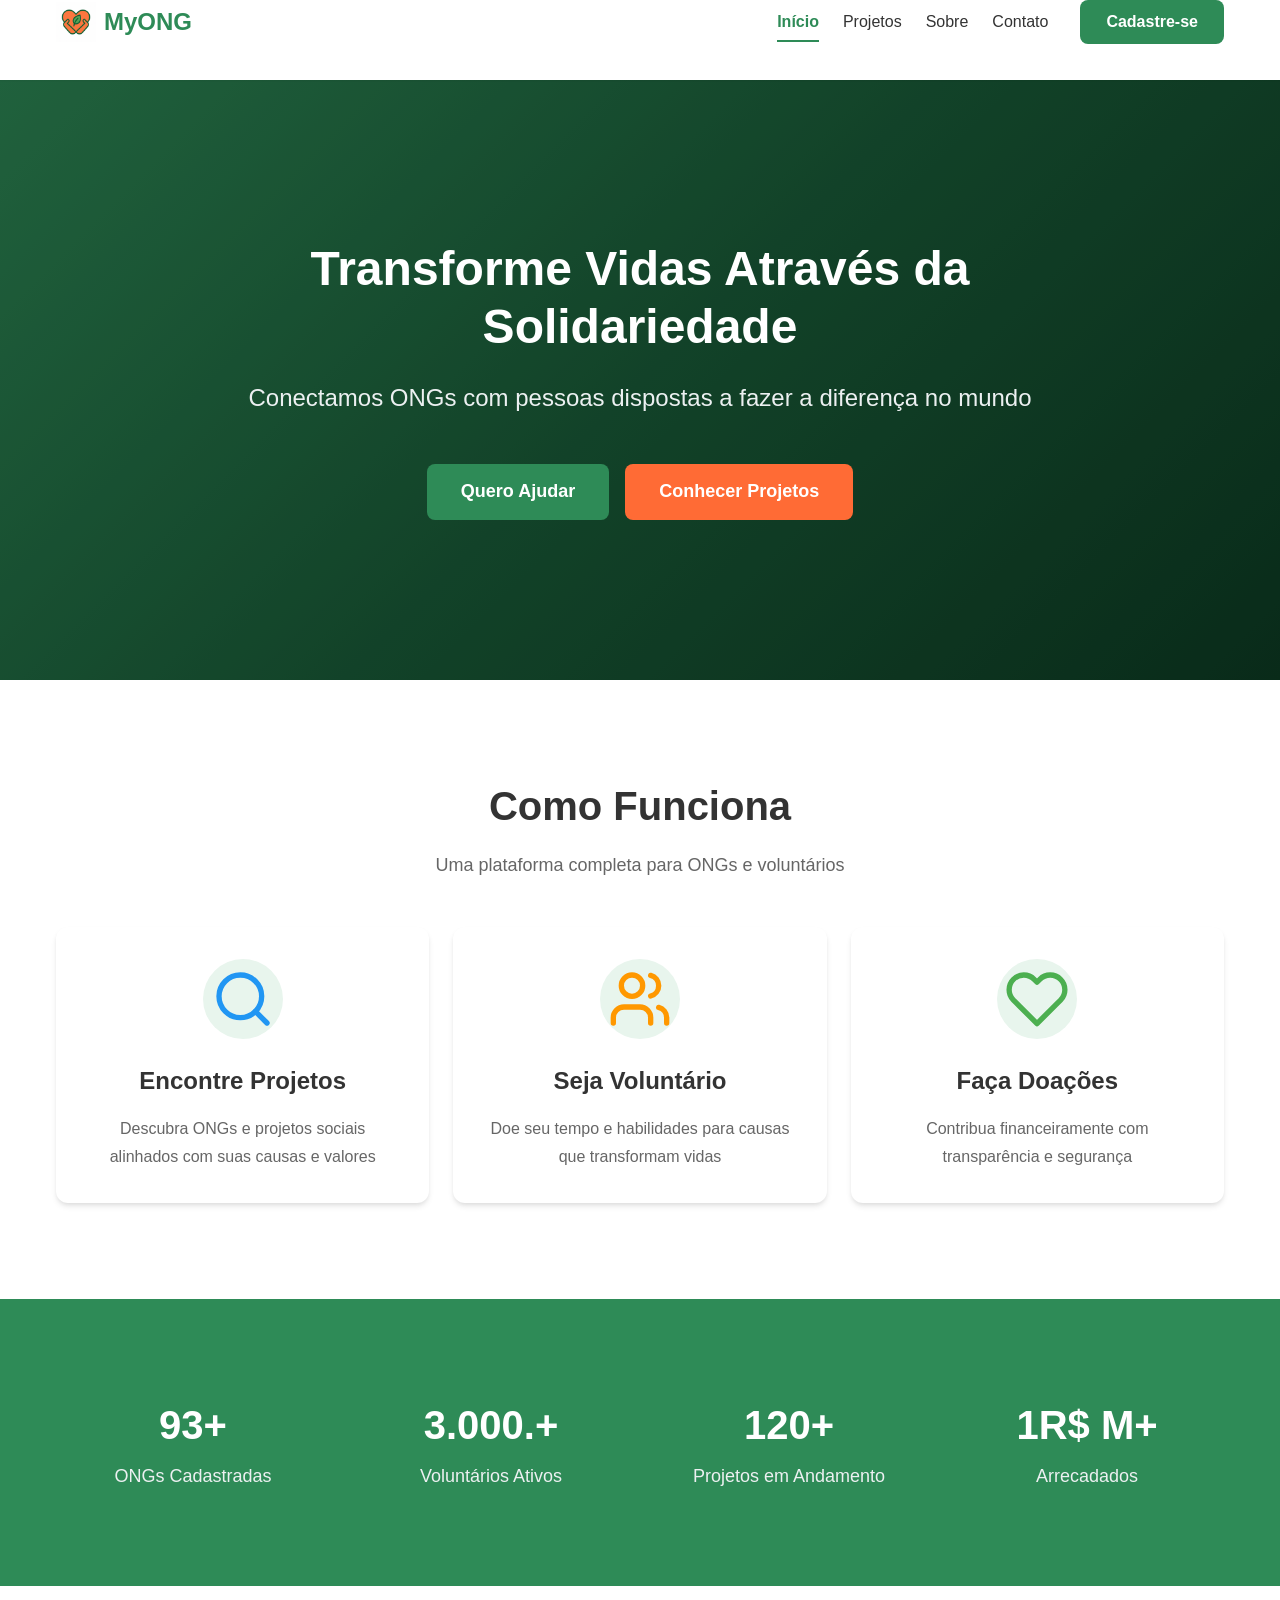
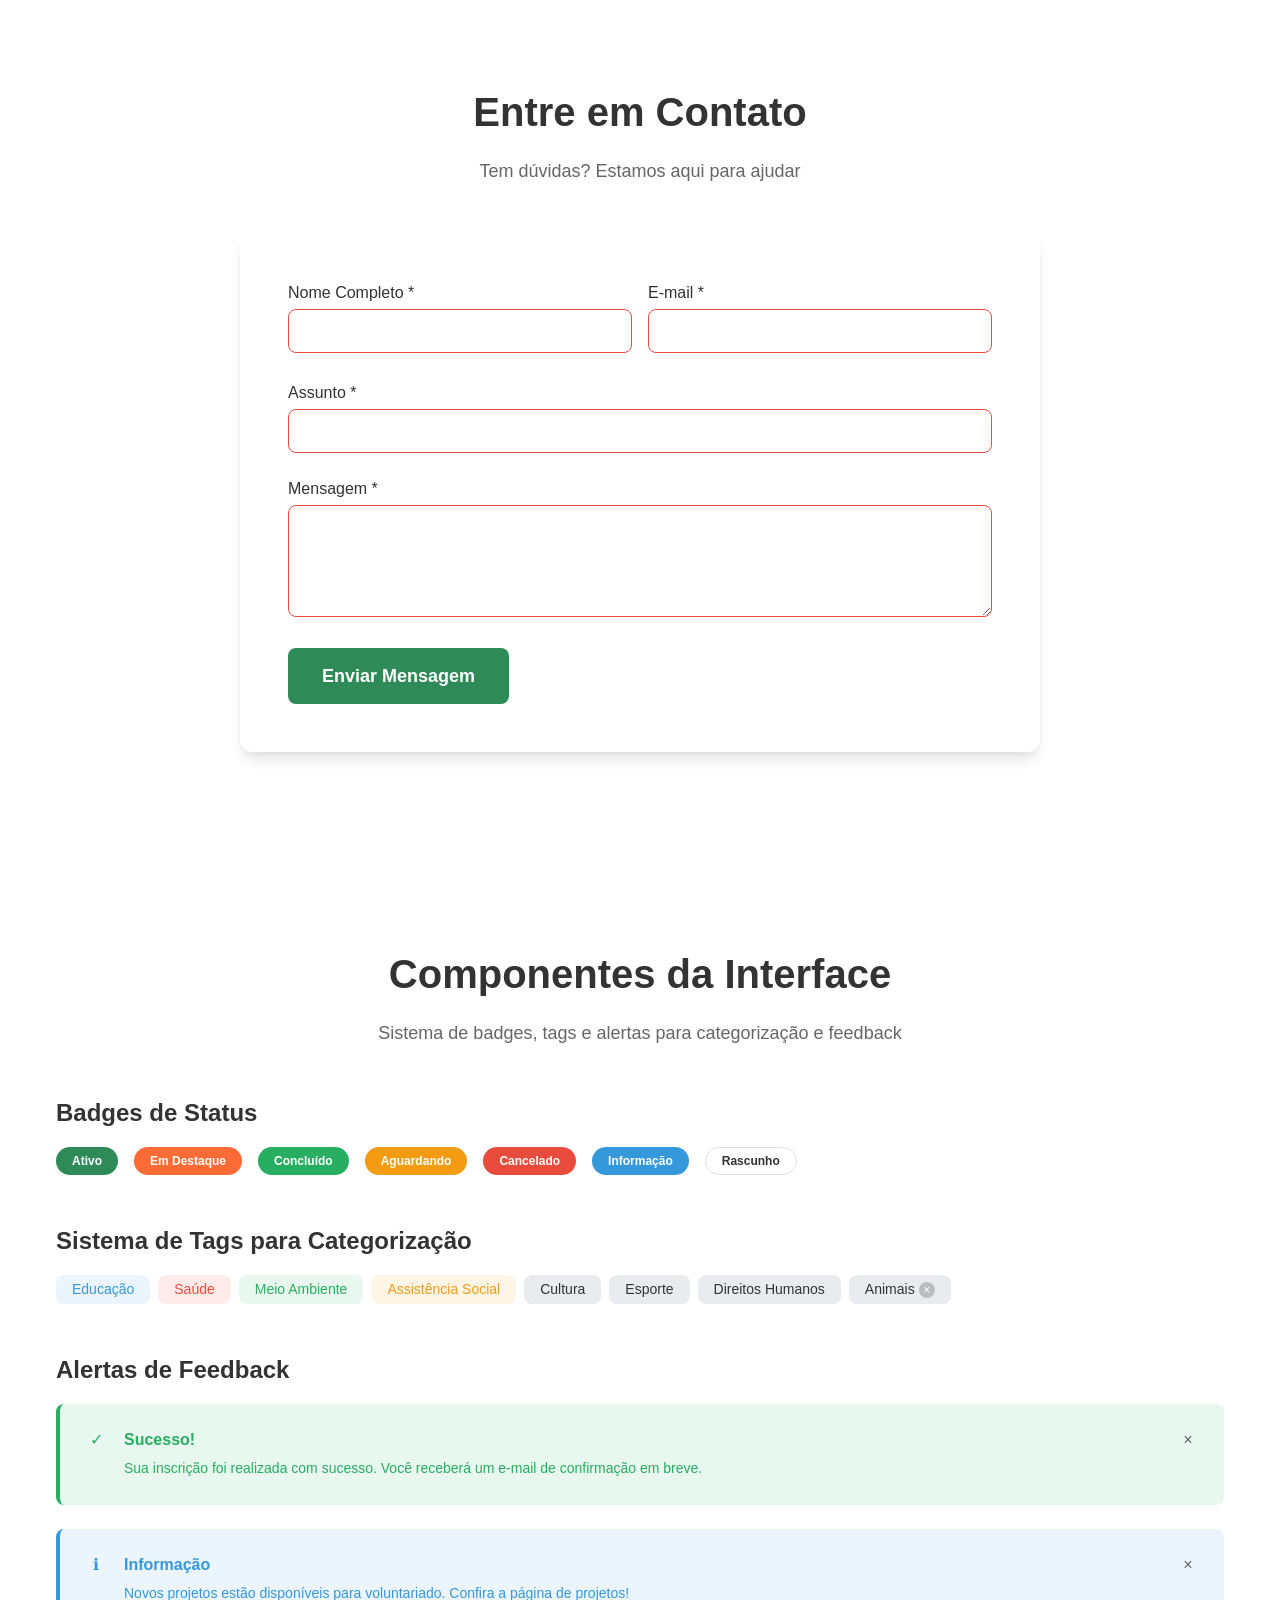
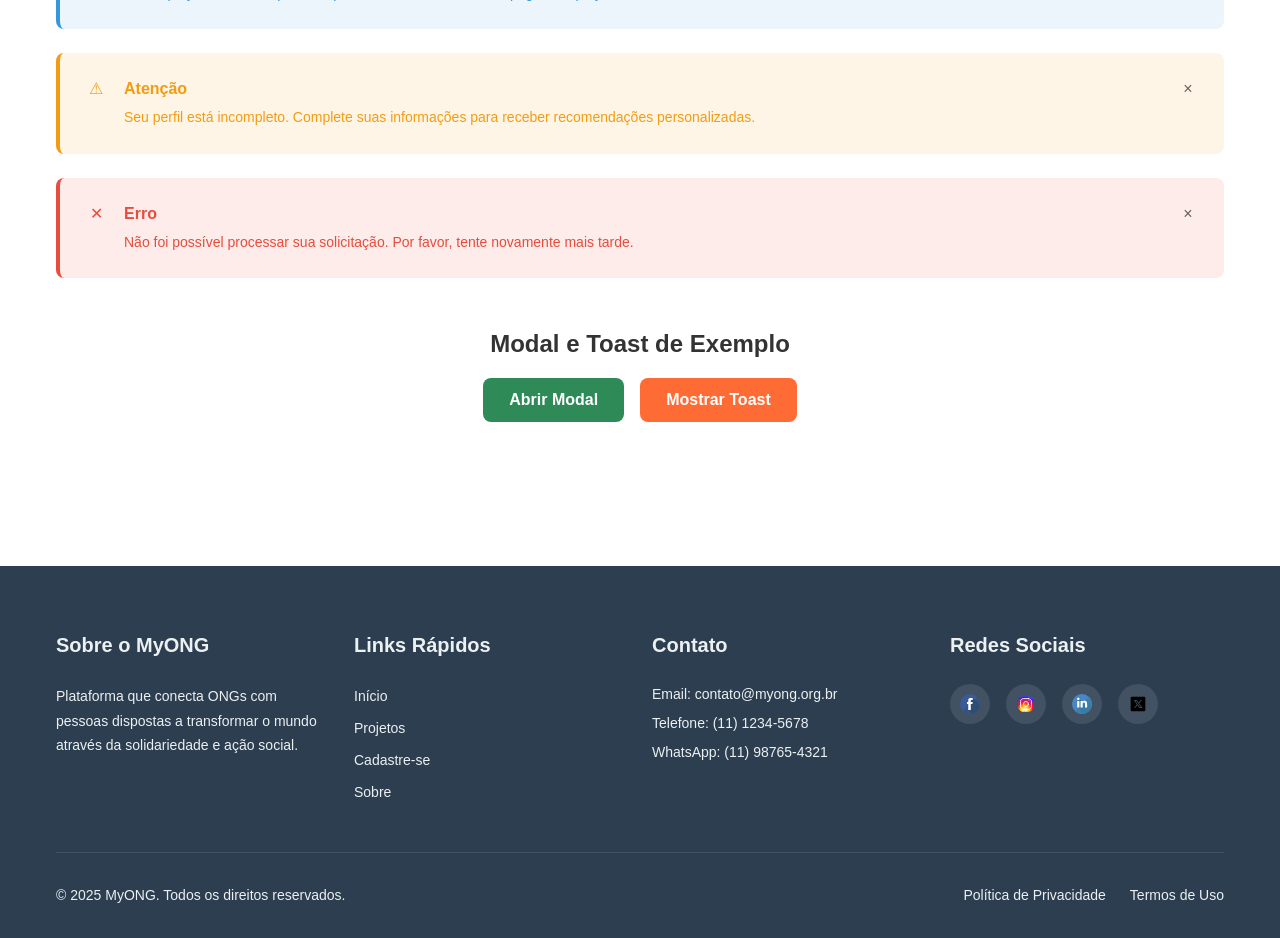
==== commit 4cbbca28: "feat: implementação de localstorage" ====
--- a/index.html
+++ b/index.html
@@ -1013,7 +1013,8 @@
         </div>
     </footer>
 
-    <!-- Scripts - app.js DEVE vir ANTES dos outros scripts -->
+    <!-- Scripts - storage.js DEVE vir PRIMEIRO, app.js ANTES dos outros -->
+    <script src="./js/storage.js"></script>
     <script src="./js/app.js"></script>
     <script src="./js/main.js"></script>
     <script src="./js/form-validation.js"></script>
